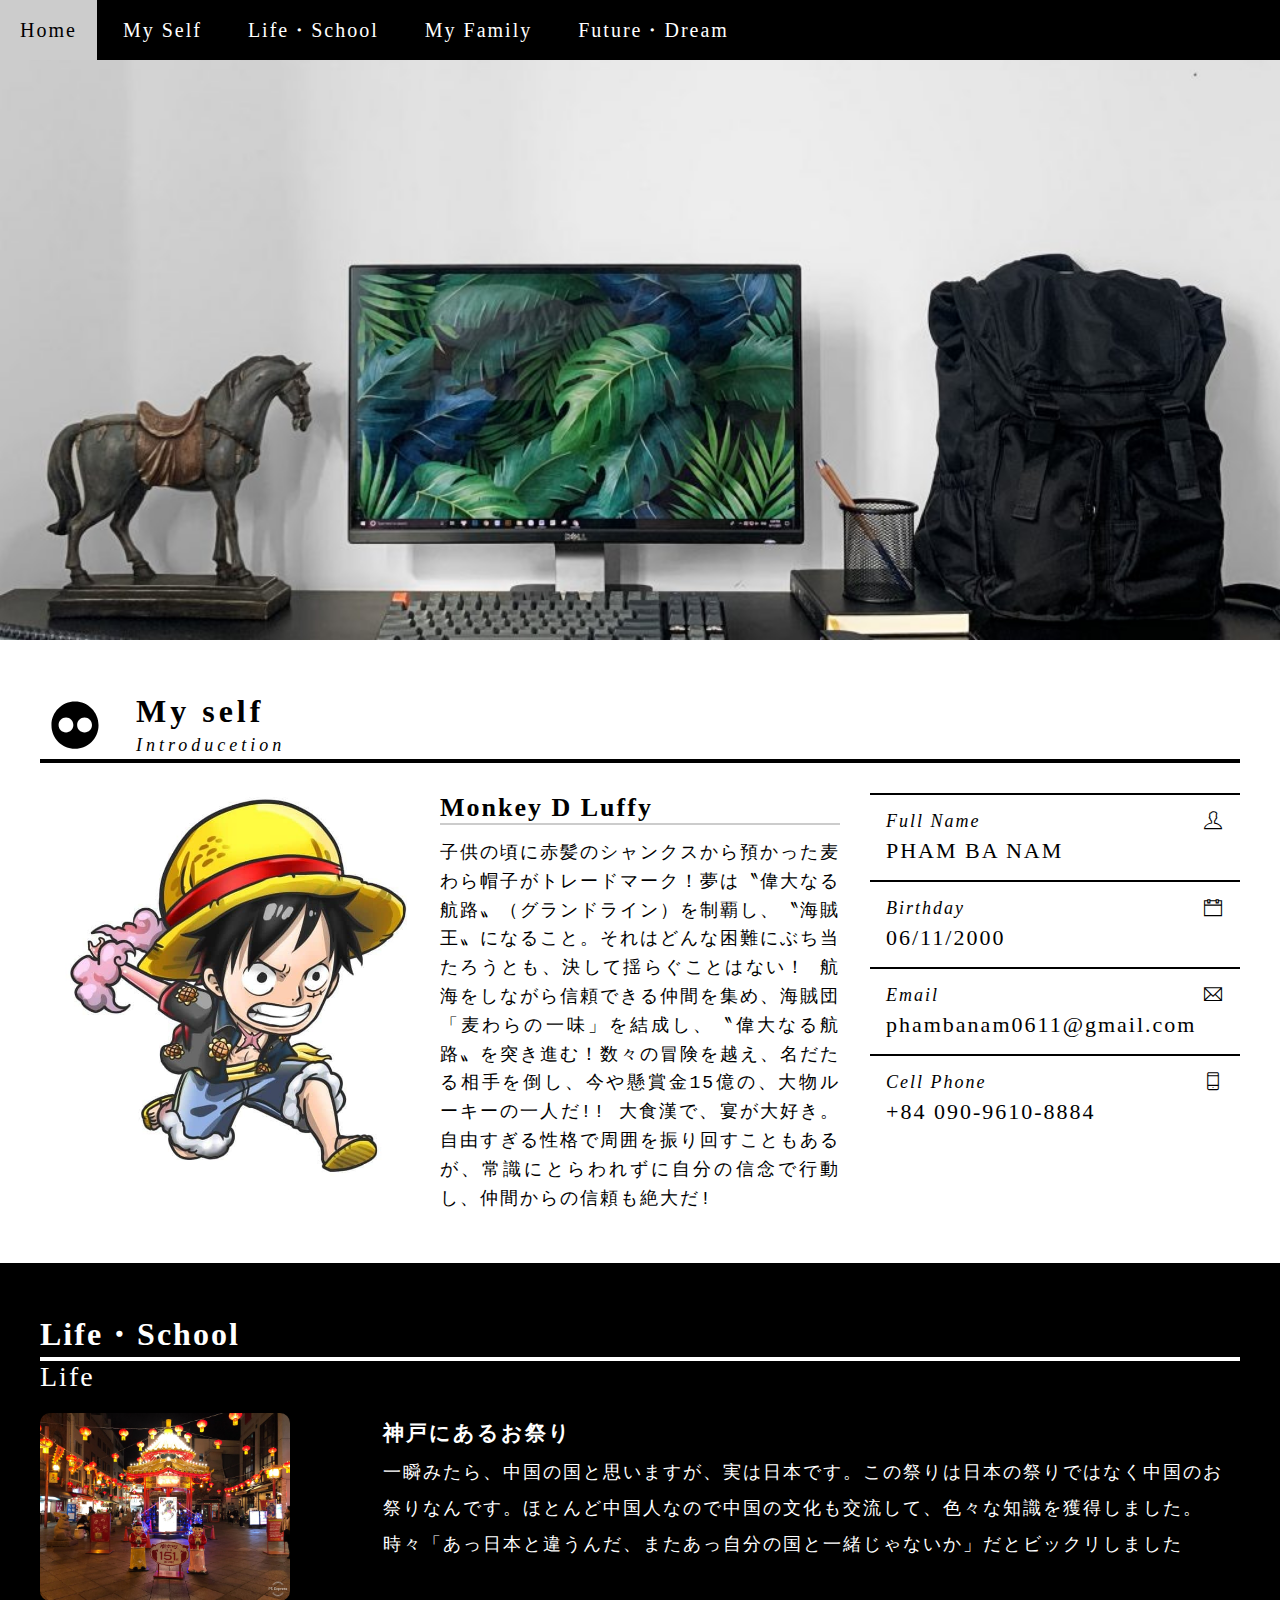
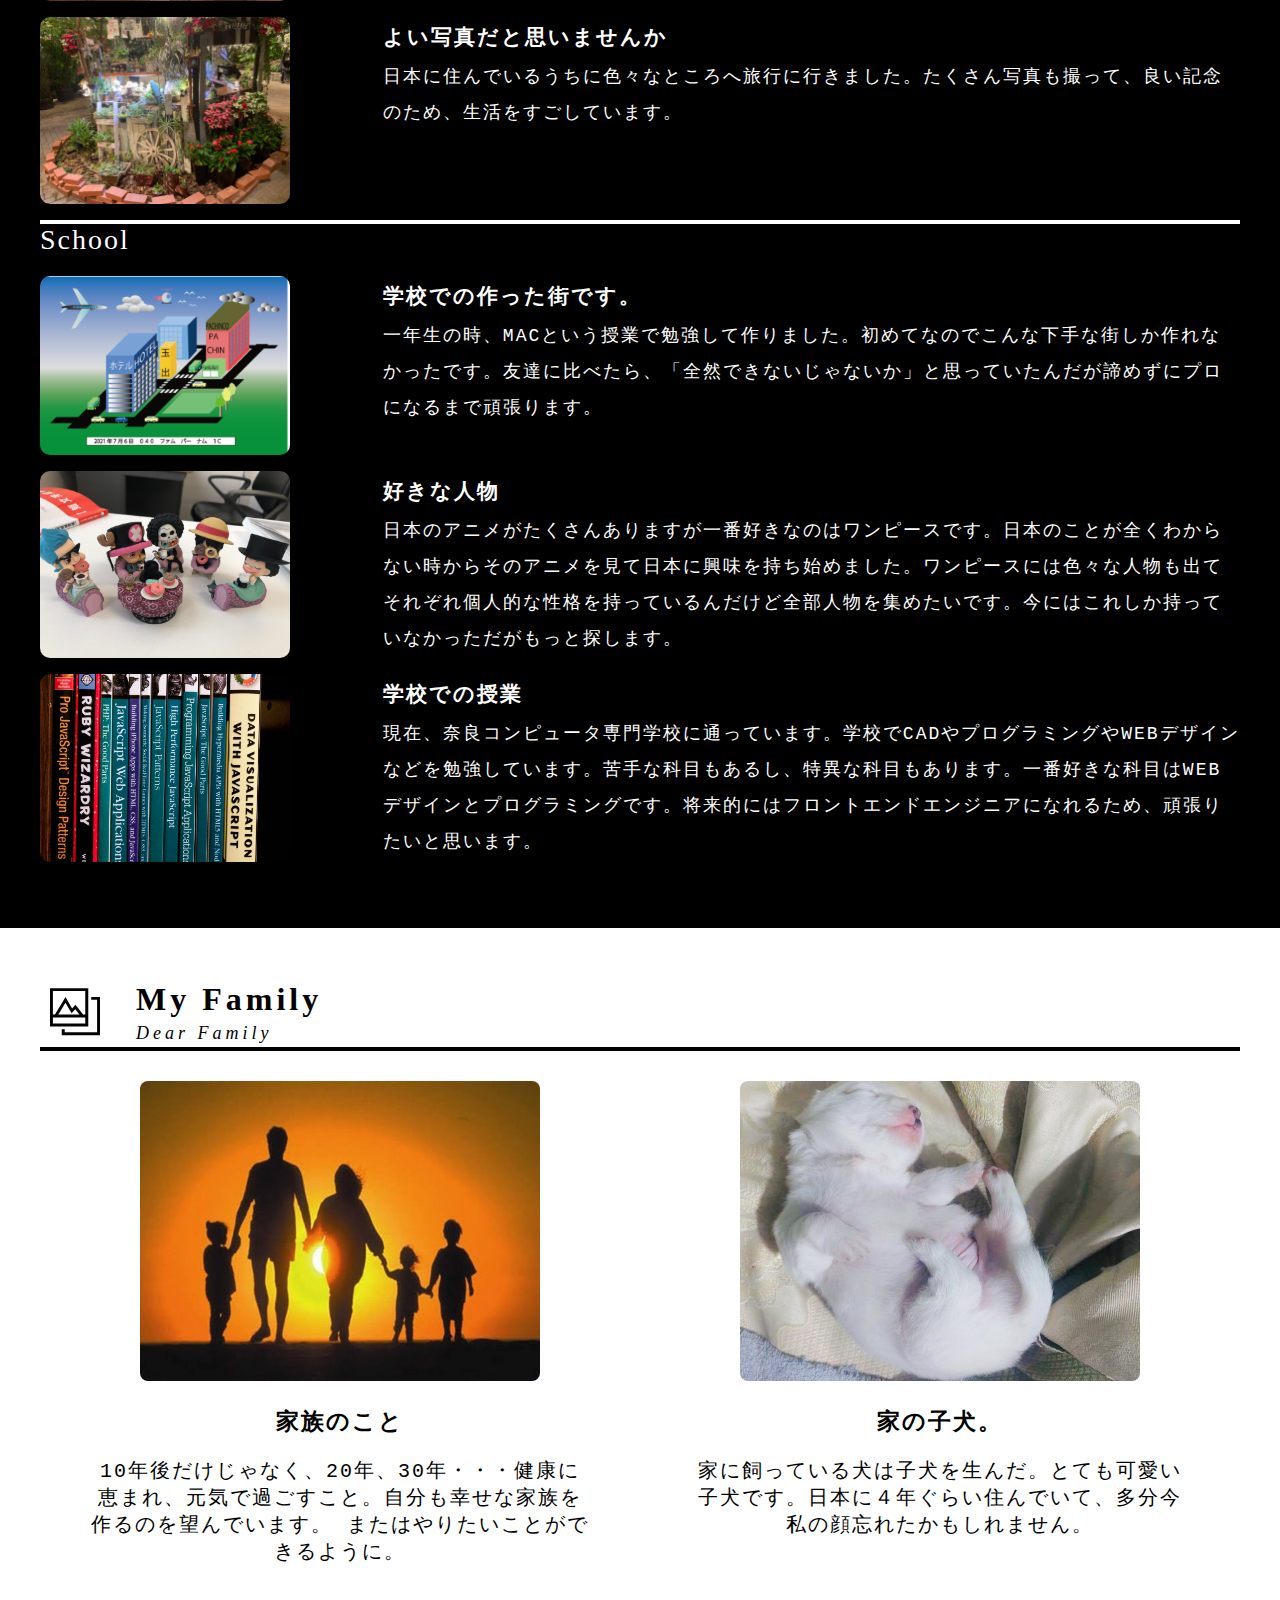
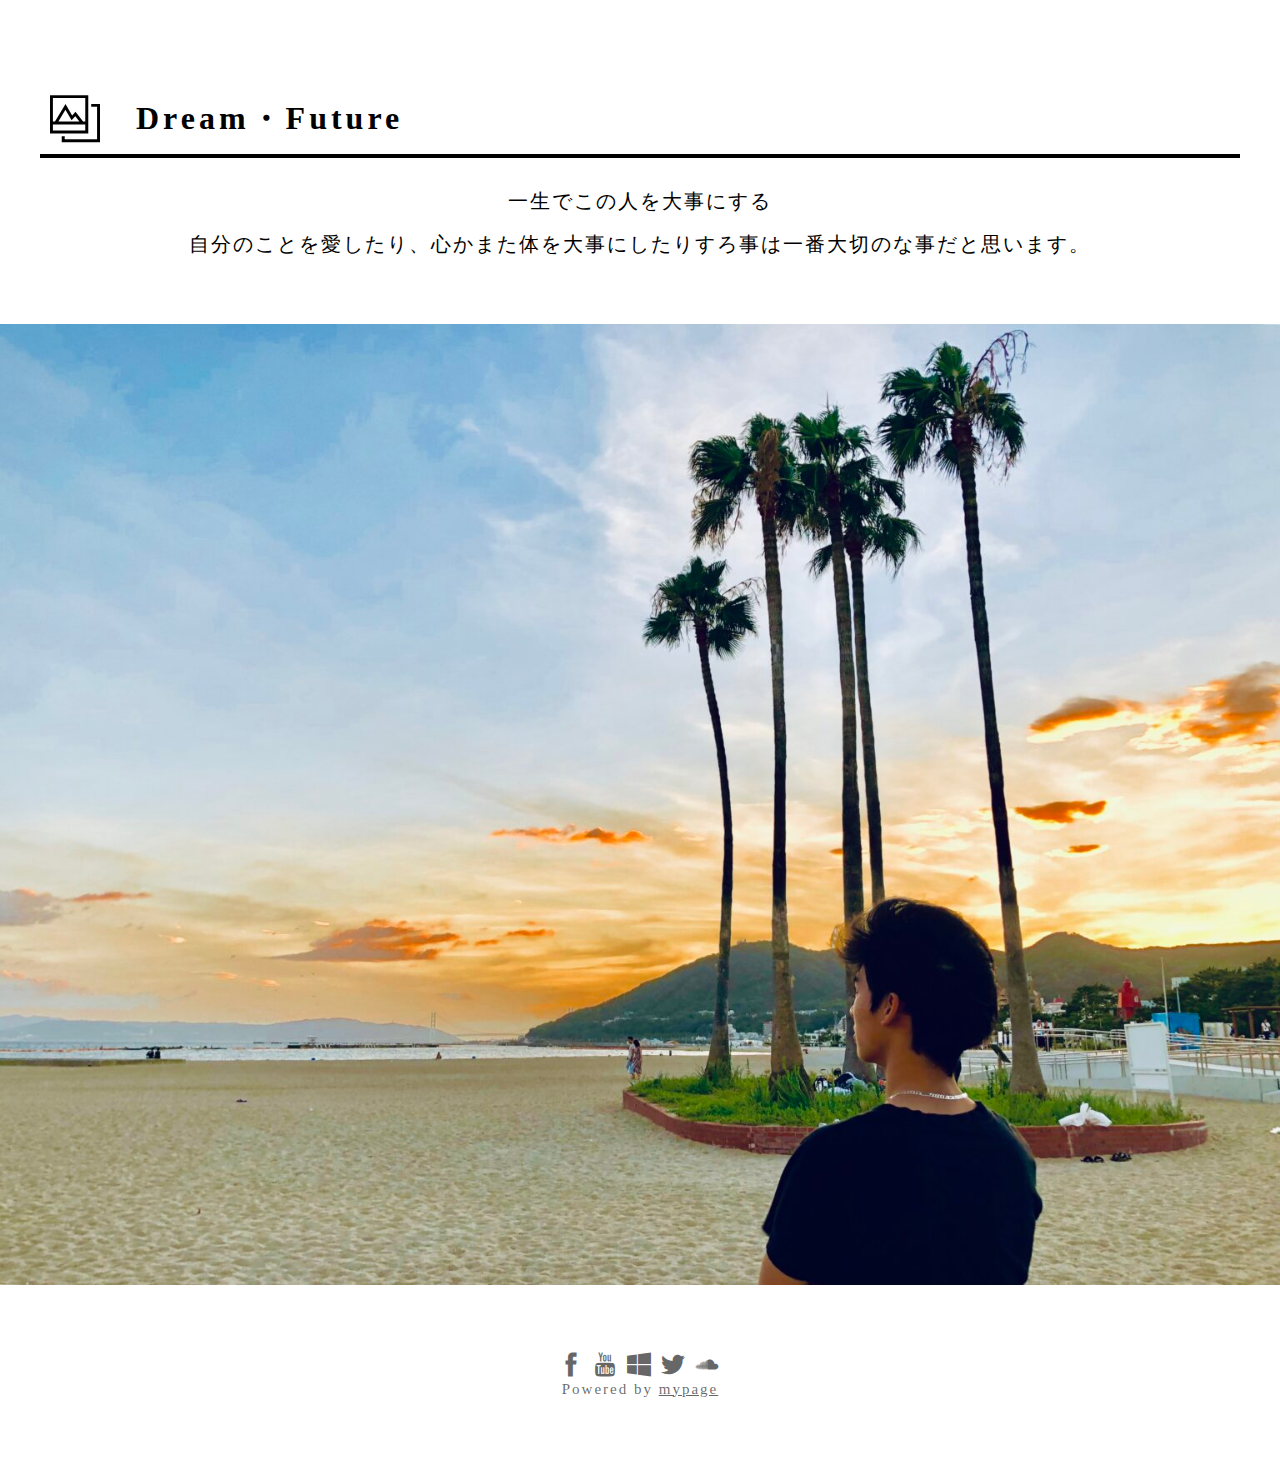
==== index.html @ 96546061 "Your commit message" ====
<!DOCTYPE html>
<html lang="en">
<head>
    <meta charset="UTF-8">
    <meta http-equiv="X-UA-Compatible" content="IE=edge">
    <meta name="viewport" content="width=device-width, initial-scale=1.0">
    <link rel="stylesheet" href="./Assets/Css/style.css">
    <link rel="stylesheet" href="./Assets/Css/responsive.css">
    <link rel="stylesheet" href="./Assets/font/themify-icons/themify-icons.css">
    <title>Document</title>
</head>
<body>
    <div id="main">
        <!-- header -->
        <div id="header">
            <div id="nav">
                <ul>
                    <li><a href="#">Home</a></li>
                    <li><a href="#my-self">My Self</a></li>
                    <li><a href="#life-school">Life・School</a></li>
                    <li><a href="#my-family">My Family</a></li>
                    <li><a href="#dream">Future・Dream</a></li>
                </ul>
                <!-- Mobile menu -->
                <div id="mobile-menu" class="mobile-menu-btn">
                    <i class="ti-menu-alt"></i>
                </div>
            </div>
        </div>
        <!-- siler -->
        <div id="siler">
        </div>
        <!-- Content -->
        <div id="content">
            <!-- My self -->
            <div id="my-self" class="content-section row ">
                <div class="section__about">
                    <div class="about__icon">
                        <i class="ti-flickr-alt"></i>
                    </div>
                    <div class="about__body">
                        <h2 class="body__title">My self</h2>
                        <p class="body__msg">Introducetion</p>
                    </div>
                </div>
                <div class="section__body">
                    <div class="col col-third body__img mobile-info">
                        <img src="./Assets/Images/Hinh-One-Piece-Luffy-Cute-ngau-an-tuong.jpg" alt="">
                    </div>
                    <div class="col col-third body__introduce mobile-info">
                        <h3 class="text-about">Monkey D Luffy</h3>
                        <p class="sub-text-about font-family-japan contact-form ">子供の頃に赤髪のシャンクスから預かった麦わら帽子がトレードマーク！夢は〝偉大なる航路〟（グランドライン）を制覇し、〝海賊王〟になること。それはどんな困難にぶち当たろうとも、決して揺らぐことはない！
    
                                航海をしながら信頼できる仲間を集め、海賊団「麦わらの一味」を結成し、〝偉大なる航路〟を突き進む！数々の冒険を越え、名だたる相手を倒し、今や懸賞金15億の、大物ルーキーの一人だ!!
                                
                                大食漢で、宴が大好き。自由すぎる性格で周囲を振り回すこともあるが、常識にとらわれずに自分の信念で行動し、仲間からの信頼も絶大だ!</p>
                    </div>
                    <div class="col col-third body__info mobile-info">
                        <ul>
                            <li class="list-info">
                                <div class="info__title">
                                    <p>Full Name</p>
                                    <i class="ti-user info-icon"></i>
                                </div>
                                <p class="info__per" >PHAM BA NAM</p>
                            </li>
                            <li class="list-info">
                                <div class="info__title">
                                    <p>Birthday</p>
                                    <i class="ti-calendar info-icon"></i>
                                </div>
                                <p class="info__per" >06/11/2000</p>
                            </li>
                            <li class="list-info">
                                <div class="info__title">
                                    <p>Email</p>
                                    <i class="ti-email info-icon"></i>
                                </div>
                                <a class="info__per" href="">phambanam0611@gmail.com</a>
                            </li>
                            <li class="list-info">
                                <div class="info__title">
                                    <p>Cell Phone</p>
                                    <i class="ti-mobile info-icon"></i>
                                </div>
                                <a class="info__per" href="">+84 090-9610-8884</a>
                            </li>
                        </ul>
                    </div>
                </div>
            </div>
            <!-- life・School -->
            <div id="life-school" class="life-school row text-wight">
                <div class="content-section">
                    <h2 class="life-school__title">Life・School</h2>
                    <!-- Life -->
                    <div class="life-school__heading">Life</div>
                    <div class="life-school__body">
                        <div class="life-school__body-img">
                            <img src="./Assets/Images/Life-school/Life/Life1.jpeg" alt="">
                        </div>
                        <div class="life-school__body-about font-family-japan">
                            <h3 class="about__heading text-center-mobile">神戸にあるお祭り</h3>
                            <p class="about-text contact-form">一瞬みたら、中国の国と思いますが、実は日本です。この祭りは日本の祭りではなく中国のお祭りなんです。ほとんど中国人なので中国の文化も交流して、色々な知識を獲得しました。時々「あっ日本と違うんだ、またあっ自分の国と一緒じゃないか」だとビックリしました</p>
                        </div>
                    </div>
                    <div class="life-school__body">
                        <div class="life-school__body-img">
                            <img src="./Assets/Images/Life-school/Life/Life2.jpeg" alt="">
                        </div>
                        <div class="life-school__body-about font-family-japan">
                            <h3 class="about__heading text-center-mobile">よい写真だと思いませんか</h3>
                            <p class="about-text contact-form">日本に住んでいるうちに色々なところへ旅行に行きました。たくさん写真も撮って、良い記念のため、生活をすごしています。</p>
                        </div>
                    </div>
                    <!-- School -->
                    <div class="life-school__heading">School</div>
                    <div class="life-school__body">
                        <div class="life-school__body-img">
                            <img src="./Assets/Images/Life-school/School/school1.png" alt="">
                        </div>
                        <div class="life-school__body-about font-family-japan">
                            <h3 class="about__heading text-center-mobile">学校での作った街です。</h3>
                            <p class="about-text contact-form">一年生の時、MACという授業で勉強して作りました。初めてなのでこんな下手な街しか作れなかったです。友達に比べたら、「全然できないじゃないか」と思っていたんだが諦めずにプロになるまで頑張ります。</p>
                        </div>
                    </div>
                    <div class="life-school__body">
                        <div class="life-school__body-img">
                            <img src="./Assets/Images/Life-school/School//school2.jpeg" alt="">
                        </div>
                        <div class="life-school__body-about font-family-japan">
                            <h3 class="about__heading text-center-mobile">好きな人物</h3>
                            <p class="about-text contact-form">日本のアニメがたくさんありますが一番好きなのはワンピースです。日本のことが全くわからない時からそのアニメを見て日本に興味を持ち始めました。ワンピースには色々な人物も出てそれぞれ個人的な性格を持っているんだけど全部人物を集めたいです。今にはこれしか持っていなかっただがもっと探します。</p>
                        </div>
                    </div>
                    <div class="life-school__body">
                        <div class="life-school__body-img">
                            <img src="./Assets/Images/Life-school/School//school3.jpeg" alt="">
                        </div>
                        <div class="life-school__body-about font-family-japan">
                            <h3 class="about__heading text-center-mobile">学校での授業</h3>
                            <p class="about-text contact-form">現在、奈良コンピュータ専門学校に通っています。学校でCADやプログラミングやWEBデザインなどを勉強しています。苦手な科目もあるし、特異な科目もあります。一番好きな科目はWEBデザインとプログラミングです。将来的にはフロントエンドエンジニアになれるため、頑張りたいと思います。</p>
                        </div>
                    </div>
                </div>
            </div>
            <!-- My Family -->
            <div  id="my-family" class="content-section row ">
                <div class="section__about">
                    <div class="about__icon">
                        <i class="ti-gallery"></i>
                    </div>
                    <div class="about__body">
                        <h2 class="body__title">My Family</h2>
                        <p class="body__msg">Dear Family</p>
                    </div>
                </div>
                <div class="family-list text-center font-family-japan"> 
                    <div class="col col-half text-center mobile-fa">
                        <img src="./Assets/Images/Family/Family1.jpeg" alt="New York" class="family-img">
                        <div class="family-body">
                            <h3 class="family-heading">家族のこと</h3>
                            <p class="family-desc">10年後だけじゃなく、20年、30年・・・健康に恵まれ、元気で過ごすこと。自分も幸せな家族を作るのを望んでいます。 またはやりたいことができるように。</p>
                        </div>
                    </div>
                    <div class="col col-half text-center mobile-fa">
                        <img src="./Assets/Images/Family/Family2.jpeg" alt="New York" class="family-img">
                        <div class="family-body">
                            <h3 class="family-heading">家の子犬。</h3>
                            <p class="family-desc">家に飼っている犬は子犬を生んだ。とても可愛い子犬です。日本に４年ぐらい住んでいて、多分今私の顔忘れたかもしれません。</p>
                        </div>
                    </div>
                </div>
            </div>
            <!-- Dream・Future -->
            <div class="dream-img">
                <div id="dream" class="content-section">
                    <div class="section__about">
                        <div class="about__icon">
                            <i class="ti-gallery"></i>
                        </div>
                        <div class="about__body">
                            <h2 class="body__title">Dream・Future</h2>
                    </div>
                </div>
                <div class="dream-body text-center font-family-japan">
                    <p class="dream__msg">一生でこの人を大事にする</p>
                    <p class="dream-desc">自分のことを愛したり、心かまた体を大事にしたりすろ事は一番大切のな事だと思います。</p>
                </div>
            </div>
            <img src="./Assets/Images/Dream/Dream3.jpeg" alt="">
        </div>

        <!-- footer -->
        <div id="fooder">
            <div class="socials-list">
                <a href="https://www.facebook.com/phambanam06112000/"><i class="ti-facebook"></i></a>
                <a href=""><i class="ti-youtube"></i></a>
                <a href=""><i class="ti-microsoft-alt"></i></a>
                <a href=""><i class="ti-twitter-alt "></i></a>
                <a href=""><i class="ti-soundcloud"></i></a>
            </div>

            <p class="copyright">Powered by <a href="">mypage</a></p>
        </div>
    </div>
    <script>
        var header = document.getElementById('header')
        var mobileMenu = document.getElementById('mobile-menu')
        var headerHeight = header.clientHeight;

        /*Dong mo menu*/
        mobileMenu.onclick = function() {
            var isClosed = header.clientHeight === headerHeight
            if (isClosed) {
                header.style.height = 'auto';    
            } else {
                header.style.height = null;
            }
        }
        /*Tu dong dong khi chon menu*/
        var menuItems = document.querySelectorAll('#nav li a[href*="#"]')
        
        for (var i = 0; i < menuItems.length; i++) {
            var menuItem =  menuItems[i]
            
            menuItem.onclick = function() {
                header.style.height = null;
            }
        }
    </script>
</body>
</html>
---- Assets/Css/style.css ----
/* reset css */
* {
    padding: 0;
    margin: 0;
    box-sizing: border-box;
}

html {
    letter-spacing: 2px;
    scroll-behavior: smooth;
    font-family: cursive;
}

.font-family-japan {
    font-family: monospace;
}

/* Common */
.col {
    float: left;
}
.col-full {
    width: 100%;
}
.col-half {
    width: 50%;
}
.col-third {
    width: 33.33333%;
}

.row::after {
    content: "";
    display: block;
    clear: both;
}
.row-half {
    width: 50%;
}
.row-third {
    width: 33.33333%;
}

.pull-right {
    float: right;
}

.text-wight {
    color: #fff; 
}
.text-center {
    text-align: center !important;
}

/* Main */
#main {
}

#header {
    width: 100%;
    height: 60px;
    background-color: #000;
    z-index: 1;
    position: fixed;
    top: 0;
    left: 0;
    right: 0;
    overflow: hidden;
}

#nav ul li {
    display: inline-block;
}


#nav ul {
    display: inline-block;
}

#nav li {
    position: relative;
}

#nav li a {
    line-height: 60px;
    padding: 0 20px;
    text-decoration: none;
    color: #fff;
    font-size: 20px;
    display: inline-block;
}

#nav li:hover a {
    color: #000;
    background-color: #ccc;

}


#siler {
    position: relative;
    padding-top: 50%;
    /* margin-top: 60px; */
    background: url('/Assets/Images/Header-img.jpg') center / cover no-repeat;
}

#content {

}

#content .content-section {
    width: 1200px;
    max-width: 100%;
    margin: 0 90px;
    padding: 50px 0;
    margin-right: auto;
    margin-left: auto;
}

.content-section .section__about {
    display: flex;
    align-items: center;
    margin-bottom: 30px;
    border-bottom: 4px solid;
}
.content-section .about__icon {
    font-size: 50px;
    padding: 10px 10px 0 10px;
    border-radius: 10px;
}

.content-section .about__body {
    padding-left: 24px;
    letter-spacing: 4px;
}
.content-section .body__title {
    font-size: 32px;
}
.content-section .body__msg {
    font-style: italic;
    padding-top: 5px;
    font-size: 18px;
}   

#content .section__body .body__img img {
    width: 100%;
}

#content .text-about {
    font-size: 26px;
    margin-bottom: 14px;
    border-bottom: 2px solid #ccc;
}

#content .sub-text-about {
    font-size: 18px;
    line-height: 1.6;
    text-align: justify;
    
}

#content ul {
    list-style: none;
}

#content li {
    padding: 16px;
    border-top: 2px solid #000;
}

#content li a {
    text-decoration: none;
    color: #000;
}

#content .body__info {
    padding-left: 30px;
}
#content .info__title {
    font-size: 18px;
    font-style: italic;
    margin-bottom: 6px;
    display: flex;
    justify-content: space-between;
}
#content .info__per {
    font-size: 22px;
    letter-spacing: 2px;
}

#content .life-school {
    background-color: #000;
}
#content .life-school__title {
    font-size: 32px;
    
}
#content .life-school .life-school__heading {
    font-size: 28px;
    padding-bottom: 20px;
    border-top: 4px solid #fff;
}
#content .life-school .life-school__body {
    display: flex;
}
#content .life-school .life-school__body-img {
    flex: 1.2;
    margin-bottom: 12px;
}
#content .life-school .life-school__body-img img {
    width: 100%;
    max-width: 250px;
    border-radius: 10px;
}
#content .life-school .life-school__body-about {
    flex: 3;
    line-height: 2;
    font-size: 18px;
}

#content .family-img {
    width: 400px;
    max-width: 100%;
    height: 300px;
    border-radius: 8px;
}

#content .family-body {
    font-size: 20px;
    padding-top: 20px;
}

#content .family-desc {
    padding: 20px 50px;
    letter-spacing: 2px;
}
#content .dream-body {
    font-size: 20px;
    letter-spacing: 2px;
}

#content .dream-desc {
    padding: 16px 0;
}   


#content .dream-img img{
    max-width: 100%;
}

#fooder {
    padding: 64px 16px;
    text-align: center;
}
#fooder .socials-list {
    font-size: 24px;
}
#fooder .socials-list a {
    color: rgba(0, 0, 0, 0.6);
    text-decoration: none;
}
#fooder .socials-list a:hover {
    color: rgba(0, 0, 0, 0.3);
}
#fooder .copyright,
#fooder .copyright a {
    font-size: 15px;
    color: rgba(0, 0, 0, 0.6);
}
---- Assets/Css/responsive.css ----
/*PC*/
@media(min-width: 1024px) {

}
/*Table*/
@media(min-width: 740px) and (max-width:1023px) {
    #header {
        
    }
}
/*Mobile*/
@media(max-width: 740px) {
    #nav ul li {
        display: block;
    }
    #nav .mobile-menu-btn {
        float: right;
    }
    #nav .ti-menu-alt {
        color: #fff;
        font-size: 28px;
        line-height: 60px;
        padding: 0 20px;
    }

    #nav .ti-menu-alt:hover {
        padding: 20px;
        color: #000;
        background-color: #ccc;
    }
    .mobile-info {
        width: 100%;
    }
    #content .life-school .life-school__body{
        display: block;
    }
    #content .life-school .life-school__body-img {
        text-align: center;
    }
    .col.col-half.text-center.mobile-fa {
        width: 100%;
    }
    .contact-form {
        padding: 0px 12px 40px 12px;
        margin-bottom: 40px;
    }
    .text-center-mobile {
        text-align: center;
    }
    #content .body__info {
        padding-left: 0;
    }
    #content .content-section {
        padding: 50px 0 0 0;
    }
}
---- Assets/font/themify-icons/themify-icons.css ----
@font-face {
	font-family: 'themify';
	src:url('fonts/themify.eot?-fvbane');
	src:url('fonts/themify.eot?#iefix-fvbane') format('embedded-opentype'),
		url('fonts/themify.woff?-fvbane') format('woff'),
		url('fonts/themify.ttf?-fvbane') format('truetype'),
		url('fonts/themify.svg?-fvbane#themify') format('svg');
	font-weight: normal;
	font-style: normal;
}

[class^="ti-"], [class*=" ti-"] {
	font-family: 'themify';
	speak: none;
	font-style: normal;
	font-weight: normal;
	font-variant: normal;
	text-transform: none;
	line-height: 1;

	/* Better Font Rendering =========== */
	-webkit-font-smoothing: antialiased;
	-moz-osx-font-smoothing: grayscale;
}

.ti-wand:before {
	content: "\e600";
}
.ti-volume:before {
	content: "\e601";
}
.ti-user:before {
	content: "\e602";
}
.ti-unlock:before {
	content: "\e603";
}
.ti-unlink:before {
	content: "\e604";
}
.ti-trash:before {
	content: "\e605";
}
.ti-thought:before {
	content: "\e606";
}
.ti-target:before {
	content: "\e607";
}
.ti-tag:before {
	content: "\e608";
}
.ti-tablet:before {
	content: "\e609";
}
.ti-star:before {
	content: "\e60a";
}
.ti-spray:before {
	content: "\e60b";
}
.ti-signal:before {
	content: "\e60c";
}
.ti-shopping-cart:before {
	content: "\e60d";
}
.ti-shopping-cart-full:before {
	content: "\e60e";
}
.ti-settings:before {
	content: "\e60f";
}
.ti-search:before {
	content: "\e610";
}
.ti-zoom-in:before {
	content: "\e611";
}
.ti-zoom-out:before {
	content: "\e612";
}
.ti-cut:before {
	content: "\e613";
}
.ti-ruler:before {
	content: "\e614";
}
.ti-ruler-pencil:before {
	content: "\e615";
}
.ti-ruler-alt:before {
	content: "\e616";
}
.ti-bookmark:before {
	content: "\e617";
}
.ti-bookmark-alt:before {
	content: "\e618";
}
.ti-reload:before {
	content: "\e619";
}
.ti-plus:before {
	content: "\e61a";
}
.ti-pin:before {
	content: "\e61b";
}
.ti-pencil:before {
	content: "\e61c";
}
.ti-pencil-alt:before {
	content: "\e61d";
}
.ti-paint-roller:before {
	content: "\e61e";
}
.ti-paint-bucket:before {
	content: "\e61f";
}
.ti-na:before {
	content: "\e620";
}
.ti-mobile:before {
	content: "\e621";
}
.ti-minus:before {
	content: "\e622";
}
.ti-medall:before {
	content: "\e623";
}
.ti-medall-alt:before {
	content: "\e624";
}
.ti-marker:before {
	content: "\e625";
}
.ti-marker-alt:before {
	content: "\e626";
}
.ti-arrow-up:before {
	content: "\e627";
}
.ti-arrow-right:before {
	content: "\e628";
}
.ti-arrow-left:before {
	content: "\e629";
}
.ti-arrow-down:before {
	content: "\e62a";
}
.ti-lock:before {
	content: "\e62b";
}
.ti-location-arrow:before {
	content: "\e62c";
}
.ti-link:before {
	content: "\e62d";
}
.ti-layout:before {
	content: "\e62e";
}
.ti-layers:before {
	content: "\e62f";
}
.ti-layers-alt:before {
	content: "\e630";
}
.ti-key:before {
	content: "\e631";
}
.ti-import:before {
	content: "\e632";
}
.ti-image:before {
	content: "\e633";
}
.ti-heart:before {
	content: "\e634";
}
.ti-heart-broken:before {
	content: "\e635";
}
.ti-hand-stop:before {
	content: "\e636";
}
.ti-hand-open:before {
	content: "\e637";
}
.ti-hand-drag:before {
	content: "\e638";
}
.ti-folder:before {
	content: "\e639";
}
.ti-flag:before {
	content: "\e63a";
}
.ti-flag-alt:before {
	content: "\e63b";
}
.ti-flag-alt-2:before {
	content: "\e63c";
}
.ti-eye:before {
	content: "\e63d";
}
.ti-export:before {
	content: "\e63e";
}
.ti-exchange-vertical:before {
	content: "\e63f";
}
.ti-desktop:before {
	content: "\e640";
}
.ti-cup:before {
	content: "\e641";
}
.ti-crown:before {
	content: "\e642";
}
.ti-comments:before {
	content: "\e643";
}
.ti-comment:before {
	content: "\e644";
}
.ti-comment-alt:before {
	content: "\e645";
}
.ti-close:before {
	content: "\e646";
}
.ti-clip:before {
	content: "\e647";
}
.ti-angle-up:before {
	content: "\e648";
}
.ti-angle-right:before {
	content: "\e649";
}
.ti-angle-left:before {
	content: "\e64a";
}
.ti-angle-down:before {
	content: "\e64b";
}
.ti-check:before {
	content: "\e64c";
}
.ti-check-box:before {
	content: "\e64d";
}
.ti-camera:before {
	content: "\e64e";
}
.ti-announcement:before {
	content: "\e64f";
}
.ti-brush:before {
	content: "\e650";
}
.ti-briefcase:before {
	content: "\e651";
}
.ti-bolt:before {
	content: "\e652";
}
.ti-bolt-alt:before {
	content: "\e653";
}
.ti-blackboard:before {
	content: "\e654";
}
.ti-bag:before {
	content: "\e655";
}
.ti-move:before {
	content: "\e656";
}
.ti-arrows-vertical:before {
	content: "\e657";
}
.ti-arrows-horizontal:before {
	content: "\e658";
}
.ti-fullscreen:before {
	content: "\e659";
}
.ti-arrow-top-right:before {
	content: "\e65a";
}
.ti-arrow-top-left:before {
	content: "\e65b";
}
.ti-arrow-circle-up:before {
	content: "\e65c";
}
.ti-arrow-circle-right:before {
	content: "\e65d";
}
.ti-arrow-circle-left:before {
	content: "\e65e";
}
.ti-arrow-circle-down:before {
	content: "\e65f";
}
.ti-angle-double-up:before {
	content: "\e660";
}
.ti-angle-double-right:before {
	content: "\e661";
}
.ti-angle-double-left:before {
	content: "\e662";
}
.ti-angle-double-down:before {
	content: "\e663";
}
.ti-zip:before {
	content: "\e664";
}
.ti-world:before {
	content: "\e665";
}
.ti-wheelchair:before {
	content: "\e666";
}
.ti-view-list:before {
	content: "\e667";
}
.ti-view-list-alt:before {
	content: "\e668";
}
.ti-view-grid:before {
	content: "\e669";
}
.ti-uppercase:before {
	content: "\e66a";
}
.ti-upload:before {
	content: "\e66b";
}
.ti-underline:before {
	content: "\e66c";
}
.ti-truck:before {
	content: "\e66d";
}
.ti-timer:before {
	content: "\e66e";
}
.ti-ticket:before {
	content: "\e66f";
}
.ti-thumb-up:before {
	content: "\e670";
}
.ti-thumb-down:before {
	content: "\e671";
}
.ti-text:before {
	content: "\e672";
}
.ti-stats-up:before {
	content: "\e673";
}
.ti-stats-down:before {
	content: "\e674";
}
.ti-split-v:before {
	content: "\e675";
}
.ti-split-h:before {
	content: "\e676";
}
.ti-smallcap:before {
	content: "\e677";
}
.ti-shine:before {
	content: "\e678";
}
.ti-shift-right:before {
	content: "\e679";
}
.ti-shift-left:before {
	content: "\e67a";
}
.ti-shield:before {
	content: "\e67b";
}
.ti-notepad:before {
	content: "\e67c";
}
.ti-server:before {
	content: "\e67d";
}
.ti-quote-right:before {
	content: "\e67e";
}
.ti-quote-left:before {
	content: "\e67f";
}
.ti-pulse:before {
	content: "\e680";
}
.ti-printer:before {
	content: "\e681";
}
.ti-power-off:before {
	content: "\e682";
}
.ti-plug:before {
	content: "\e683";
}
.ti-pie-chart:before {
	content: "\e684";
}
.ti-paragraph:before {
	content: "\e685";
}
.ti-panel:before {
	content: "\e686";
}
.ti-package:before {
	content: "\e687";
}
.ti-music:before {
	content: "\e688";
}
.ti-music-alt:before {
	content: "\e689";
}
.ti-mouse:before {
	content: "\e68a";
}
.ti-mouse-alt:before {
	content: "\e68b";
}
.ti-money:before {
	content: "\e68c";
}
.ti-microphone:before {
	content: "\e68d";
}
.ti-menu:before {
	content: "\e68e";
}
.ti-menu-alt:before {
	content: "\e68f";
}
.ti-map:before {
	content: "\e690";
}
.ti-map-alt:before {
	content: "\e691";
}
.ti-loop:before {
	content: "\e692";
}
.ti-location-pin:before {
	content: "\e693";
}
.ti-list:before {
	content: "\e694";
}
.ti-light-bulb:before {
	content: "\e695";
}
.ti-Italic:before {
	content: "\e696";
}
.ti-info:before {
	content: "\e697";
}
.ti-infinite:before {
	content: "\e698";
}
.ti-id-badge:before {
	content: "\e699";
}
.ti-hummer:before {
	content: "\e69a";
}
.ti-home:before {
	content: "\e69b";
}
.ti-help:before {
	content: "\e69c";
}
.ti-headphone:before {
	content: "\e69d";
}
.ti-harddrives:before {
	content: "\e69e";
}
.ti-harddrive:before {
	content: "\e69f";
}
.ti-gift:before {
	content: "\e6a0";
}
.ti-game:before {
	content: "\e6a1";
}
.ti-filter:before {
	content: "\e6a2";
}
.ti-files:before {
	content: "\e6a3";
}
.ti-file:before {
	content: "\e6a4";
}
.ti-eraser:before {
	content: "\e6a5";
}
.ti-envelope:before {
	content: "\e6a6";
}
.ti-download:before {
	content: "\e6a7";
}
.ti-direction:before {
	content: "\e6a8";
}
.ti-direction-alt:before {
	content: "\e6a9";
}
.ti-dashboard:before {
	content: "\e6aa";
}
.ti-control-stop:before {
	content: "\e6ab";
}
.ti-control-shuffle:before {
	content: "\e6ac";
}
.ti-control-play:before {
	content: "\e6ad";
}
.ti-control-pause:before {
	content: "\e6ae";
}
.ti-control-forward:before {
	content: "\e6af";
}
.ti-control-backward:before {
	content: "\e6b0";
}
.ti-cloud:before {
	content: "\e6b1";
}
.ti-cloud-up:before {
	content: "\e6b2";
}
.ti-cloud-down:before {
	content: "\e6b3";
}
.ti-clipboard:before {
	content: "\e6b4";
}
.ti-car:before {
	content: "\e6b5";
}
.ti-calendar:before {
	content: "\e6b6";
}
.ti-book:before {
	content: "\e6b7";
}
.ti-bell:before {
	content: "\e6b8";
}
.ti-basketball:before {
	content: "\e6b9";
}
.ti-bar-chart:before {
	content: "\e6ba";
}
.ti-bar-chart-alt:before {
	content: "\e6bb";
}
.ti-back-right:before {
	content: "\e6bc";
}
.ti-back-left:before {
	content: "\e6bd";
}
.ti-arrows-corner:before {
	content: "\e6be";
}
.ti-archive:before {
	content: "\e6bf";
}
.ti-anchor:before {
	content: "\e6c0";
}
.ti-align-right:before {
	content: "\e6c1";
}
.ti-align-left:before {
	content: "\e6c2";
}
.ti-align-justify:before {
	content: "\e6c3";
}
.ti-align-center:before {
	content: "\e6c4";
}
.ti-alert:before {
	content: "\e6c5";
}
.ti-alarm-clock:before {
	content: "\e6c6";
}
.ti-agenda:before {
	content: "\e6c7";
}
.ti-write:before {
	content: "\e6c8";
}
.ti-window:before {
	content: "\e6c9";
}
.ti-widgetized:before {
	content: "\e6ca";
}
.ti-widget:before {
	content: "\e6cb";
}
.ti-widget-alt:before {
	content: "\e6cc";
}
.ti-wallet:before {
	content: "\e6cd";
}
.ti-video-clapper:before {
	content: "\e6ce";
}
.ti-video-camera:before {
	content: "\e6cf";
}
.ti-vector:before {
	content: "\e6d0";
}
.ti-themify-logo:before {
	content: "\e6d1";
}
.ti-themify-favicon:before {
	content: "\e6d2";
}
.ti-themify-favicon-alt:before {
	content: "\e6d3";
}
.ti-support:before {
	content: "\e6d4";
}
.ti-stamp:before {
	content: "\e6d5";
}
.ti-split-v-alt:before {
	content: "\e6d6";
}
.ti-slice:before {
	content: "\e6d7";
}
.ti-shortcode:before {
	content: "\e6d8";
}
.ti-shift-right-alt:before {
	content: "\e6d9";
}
.ti-shift-left-alt:before {
	content: "\e6da";
}
.ti-ruler-alt-2:before {
	content: "\e6db";
}
.ti-receipt:before {
	content: "\e6dc";
}
.ti-pin2:before {
	content: "\e6dd";
}
.ti-pin-alt:before {
	content: "\e6de";
}
.ti-pencil-alt2:before {
	content: "\e6df";
}
.ti-palette:before {
	content: "\e6e0";
}
.ti-more:before {
	content: "\e6e1";
}
.ti-more-alt:before {
	content: "\e6e2";
}
.ti-microphone-alt:before {
	content: "\e6e3";
}
.ti-magnet:before {
	content: "\e6e4";
}
.ti-line-double:before {
	content: "\e6e5";
}
.ti-line-dotted:before {
	content: "\e6e6";
}
.ti-line-dashed:before {
	content: "\e6e7";
}
.ti-layout-width-full:before {
	content: "\e6e8";
}
.ti-layout-width-default:before {
	content: "\e6e9";
}
.ti-layout-width-default-alt:before {
	content: "\e6ea";
}
.ti-layout-tab:before {
	content: "\e6eb";
}
.ti-layout-tab-window:before {
	content: "\e6ec";
}
.ti-layout-tab-v:before {
	content: "\e6ed";
}
.ti-layout-tab-min:before {
	content: "\e6ee";
}
.ti-layout-slider:before {
	content: "\e6ef";
}
.ti-layout-slider-alt:before {
	content: "\e6f0";
}
.ti-layout-sidebar-right:before {
	content: "\e6f1";
}
.ti-layout-sidebar-none:before {
	content: "\e6f2";
}
.ti-layout-sidebar-left:before {
	content: "\e6f3";
}
.ti-layout-placeholder:before {
	content: "\e6f4";
}
.ti-layout-menu:before {
	content: "\e6f5";
}
.ti-layout-menu-v:before {
	content: "\e6f6";
}
.ti-layout-menu-separated:before {
	content: "\e6f7";
}
.ti-layout-menu-full:before {
	content: "\e6f8";
}
.ti-layout-media-right-alt:before {
	content: "\e6f9";
}
.ti-layout-media-right:before {
	content: "\e6fa";
}
.ti-layout-media-overlay:before {
	content: "\e6fb";
}
.ti-layout-media-overlay-alt:before {
	content: "\e6fc";
}
.ti-layout-media-overlay-alt-2:before {
	content: "\e6fd";
}
.ti-layout-media-left-alt:before {
	content: "\e6fe";
}
.ti-layout-media-left:before {
	content: "\e6ff";
}
.ti-layout-media-center-alt:before {
	content: "\e700";
}
.ti-layout-media-center:before {
	content: "\e701";
}
.ti-layout-list-thumb:before {
	content: "\e702";
}
.ti-layout-list-thumb-alt:before {
	content: "\e703";
}
.ti-layout-list-post:before {
	content: "\e704";
}
.ti-layout-list-large-image:before {
	content: "\e705";
}
.ti-layout-line-solid:before {
	content: "\e706";
}
.ti-layout-grid4:before {
	content: "\e707";
}
.ti-layout-grid3:before {
	content: "\e708";
}
.ti-layout-grid2:before {
	content: "\e709";
}
.ti-layout-grid2-thumb:before {
	content: "\e70a";
}
.ti-layout-cta-right:before {
	content: "\e70b";
}
.ti-layout-cta-left:before {
	content: "\e70c";
}
.ti-layout-cta-center:before {
	content: "\e70d";
}
.ti-layout-cta-btn-right:before {
	content: "\e70e";
}
.ti-layout-cta-btn-left:before {
	content: "\e70f";
}
.ti-layout-column4:before {
	content: "\e710";
}
.ti-layout-column3:before {
	content: "\e711";
}
.ti-layout-column2:before {
	content: "\e712";
}
.ti-layout-accordion-separated:before {
	content: "\e713";
}
.ti-layout-accordion-merged:before {
	content: "\e714";
}
.ti-layout-accordion-list:before {
	content: "\e715";
}
.ti-ink-pen:before {
	content: "\e716";
}
.ti-info-alt:before {
	content: "\e717";
}
.ti-help-alt:before {
	content: "\e718";
}
.ti-headphone-alt:before {
	content: "\e719";
}
.ti-hand-point-up:before {
	content: "\e71a";
}
.ti-hand-point-right:before {
	content: "\e71b";
}
.ti-hand-point-left:before {
	content: "\e71c";
}
.ti-hand-point-down:before {
	content: "\e71d";
}
.ti-gallery:before {
	content: "\e71e";
}
.ti-face-smile:before {
	content: "\e71f";
}
.ti-face-sad:before {
	content: "\e720";
}
.ti-credit-card:before {
	content: "\e721";
}
.ti-control-skip-forward:before {
	content: "\e722";
}
.ti-control-skip-backward:before {
	content: "\e723";
}
.ti-control-record:before {
	content: "\e724";
}
.ti-control-eject:before {
	content: "\e725";
}
.ti-comments-smiley:before {
	content: "\e726";
}
.ti-brush-alt:before {
	content: "\e727";
}
.ti-youtube:before {
	content: "\e728";
}
.ti-vimeo:before {
	content: "\e729";
}
.ti-twitter:before {
	content: "\e72a";
}
.ti-time:before {
	content: "\e72b";
}
.ti-tumblr:before {
	content: "\e72c";
}
.ti-skype:before {
	content: "\e72d";
}
.ti-share:before {
	content: "\e72e";
}
.ti-share-alt:before {
	content: "\e72f";
}
.ti-rocket:before {
	content: "\e730";
}
.ti-pinterest:before {
	content: "\e731";
}
.ti-new-window:before {
	content: "\e732";
}
.ti-microsoft:before {
	content: "\e733";
}
.ti-list-ol:before {
	content: "\e734";
}
.ti-linkedin:before {
	content: "\e735";
}
.ti-layout-sidebar-2:before {
	content: "\e736";
}
.ti-layout-grid4-alt:before {
	content: "\e737";
}
.ti-layout-grid3-alt:before {
	content: "\e738";
}
.ti-layout-grid2-alt:before {
	content: "\e739";
}
.ti-layout-column4-alt:before {
	content: "\e73a";
}
.ti-layout-column3-alt:before {
	content: "\e73b";
}
.ti-layout-column2-alt:before {
	content: "\e73c";
}
.ti-instagram:before {
	content: "\e73d";
}
.ti-google:before {
	content: "\e73e";
}
.ti-github:before {
	content: "\e73f";
}
.ti-flickr:before {
	content: "\e740";
}
.ti-facebook:before {
	content: "\e741";
}
.ti-dropbox:before {
	content: "\e742";
}
.ti-dribbble:before {
	content: "\e743";
}
.ti-apple:before {
	content: "\e744";
}
.ti-android:before {
	content: "\e745";
}
.ti-save:before {
	content: "\e746";
}
.ti-save-alt:before {
	content: "\e747";
}
.ti-yahoo:before {
	content: "\e748";
}
.ti-wordpress:before {
	content: "\e749";
}
.ti-vimeo-alt:before {
	content: "\e74a";
}
.ti-twitter-alt:before {
	content: "\e74b";
}
.ti-tumblr-alt:before {
	content: "\e74c";
}
.ti-trello:before {
	content: "\e74d";
}
.ti-stack-overflow:before {
	content: "\e74e";
}
.ti-soundcloud:before {
	content: "\e74f";
}
.ti-sharethis:before {
	content: "\e750";
}
.ti-sharethis-alt:before {
	content: "\e751";
}
.ti-reddit:before {
	content: "\e752";
}
.ti-pinterest-alt:before {
	content: "\e753";
}
.ti-microsoft-alt:before {
	content: "\e754";
}
.ti-linux:before {
	content: "\e755";
}
.ti-jsfiddle:before {
	content: "\e756";
}
.ti-joomla:before {
	content: "\e757";
}
.ti-html5:before {
	content: "\e758";
}
.ti-flickr-alt:before {
	content: "\e759";
}
.ti-email:before {
	content: "\e75a";
}
.ti-drupal:before {
	content: "\e75b";
}
.ti-dropbox-alt:before {
	content: "\e75c";
}
.ti-css3:before {
	content: "\e75d";
}
.ti-rss:before {
	content: "\e75e";
}
.ti-rss-alt:before {
	content: "\e75f";
}
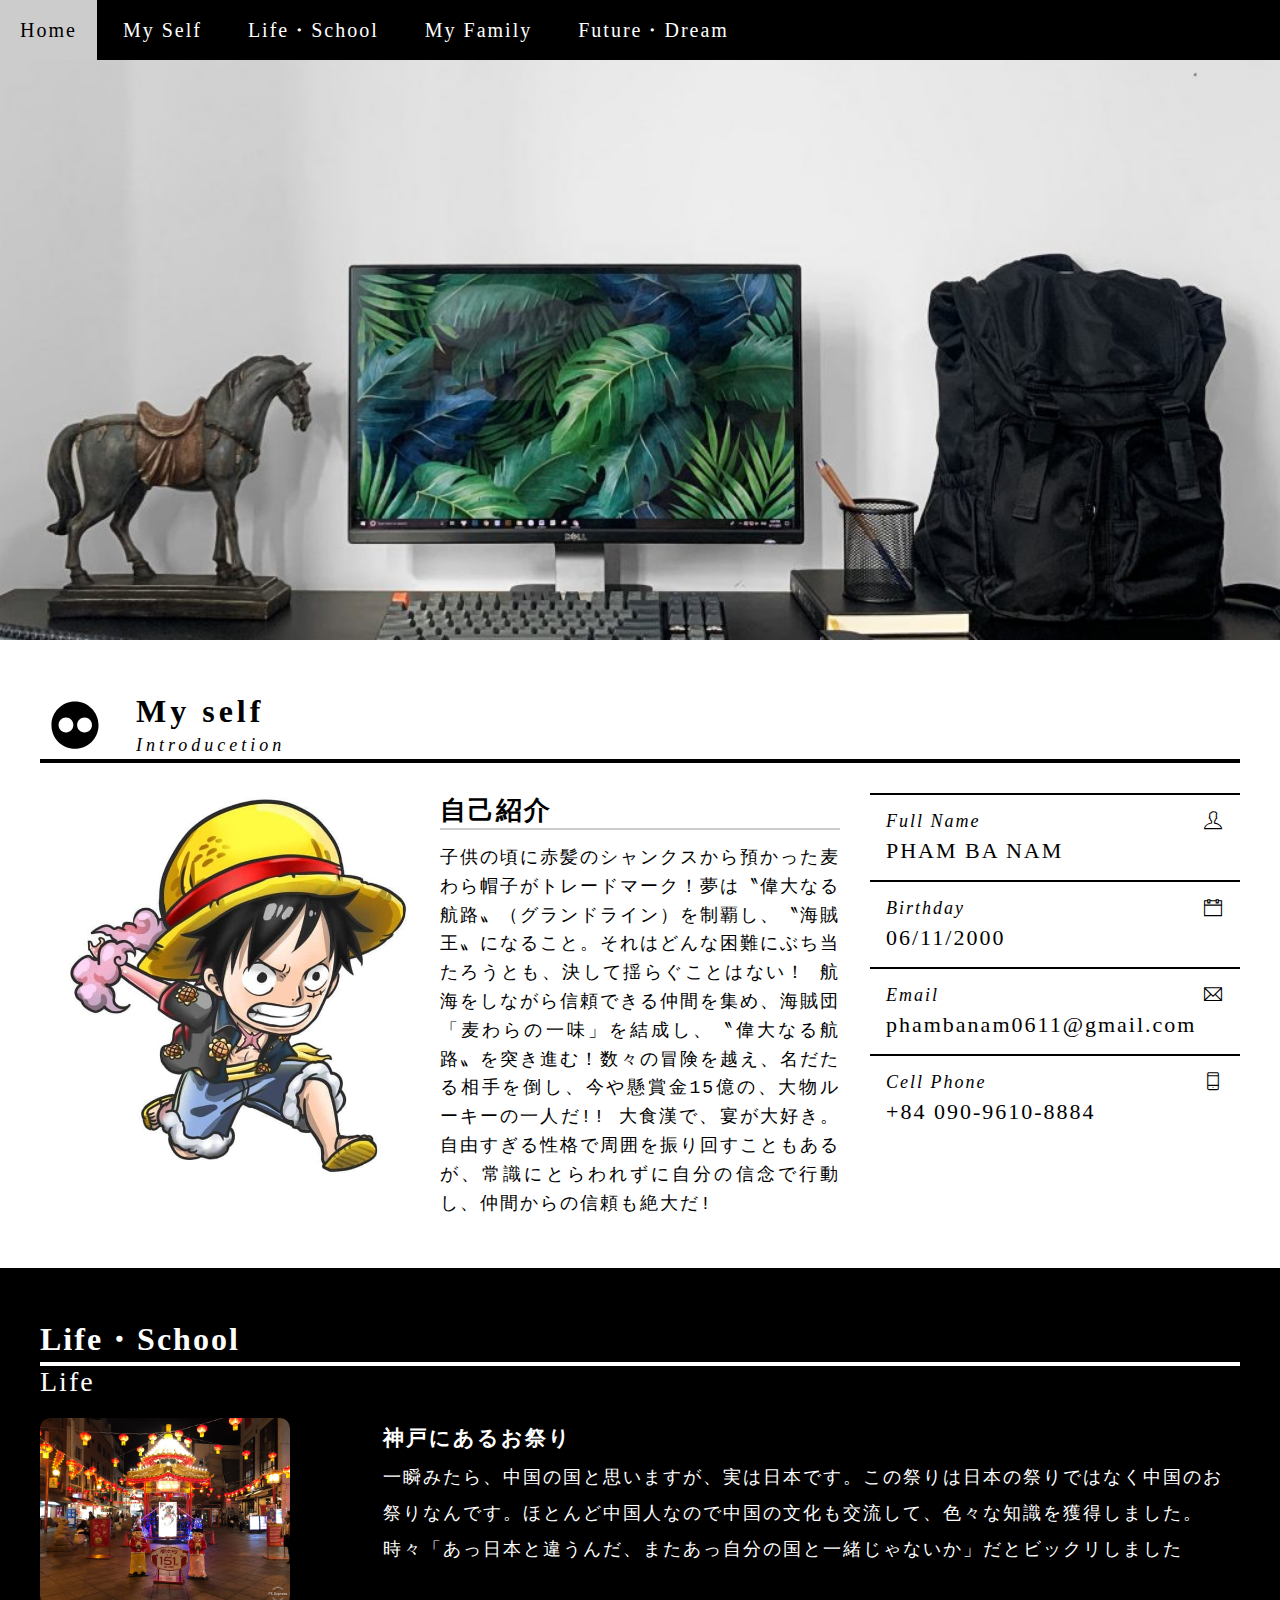
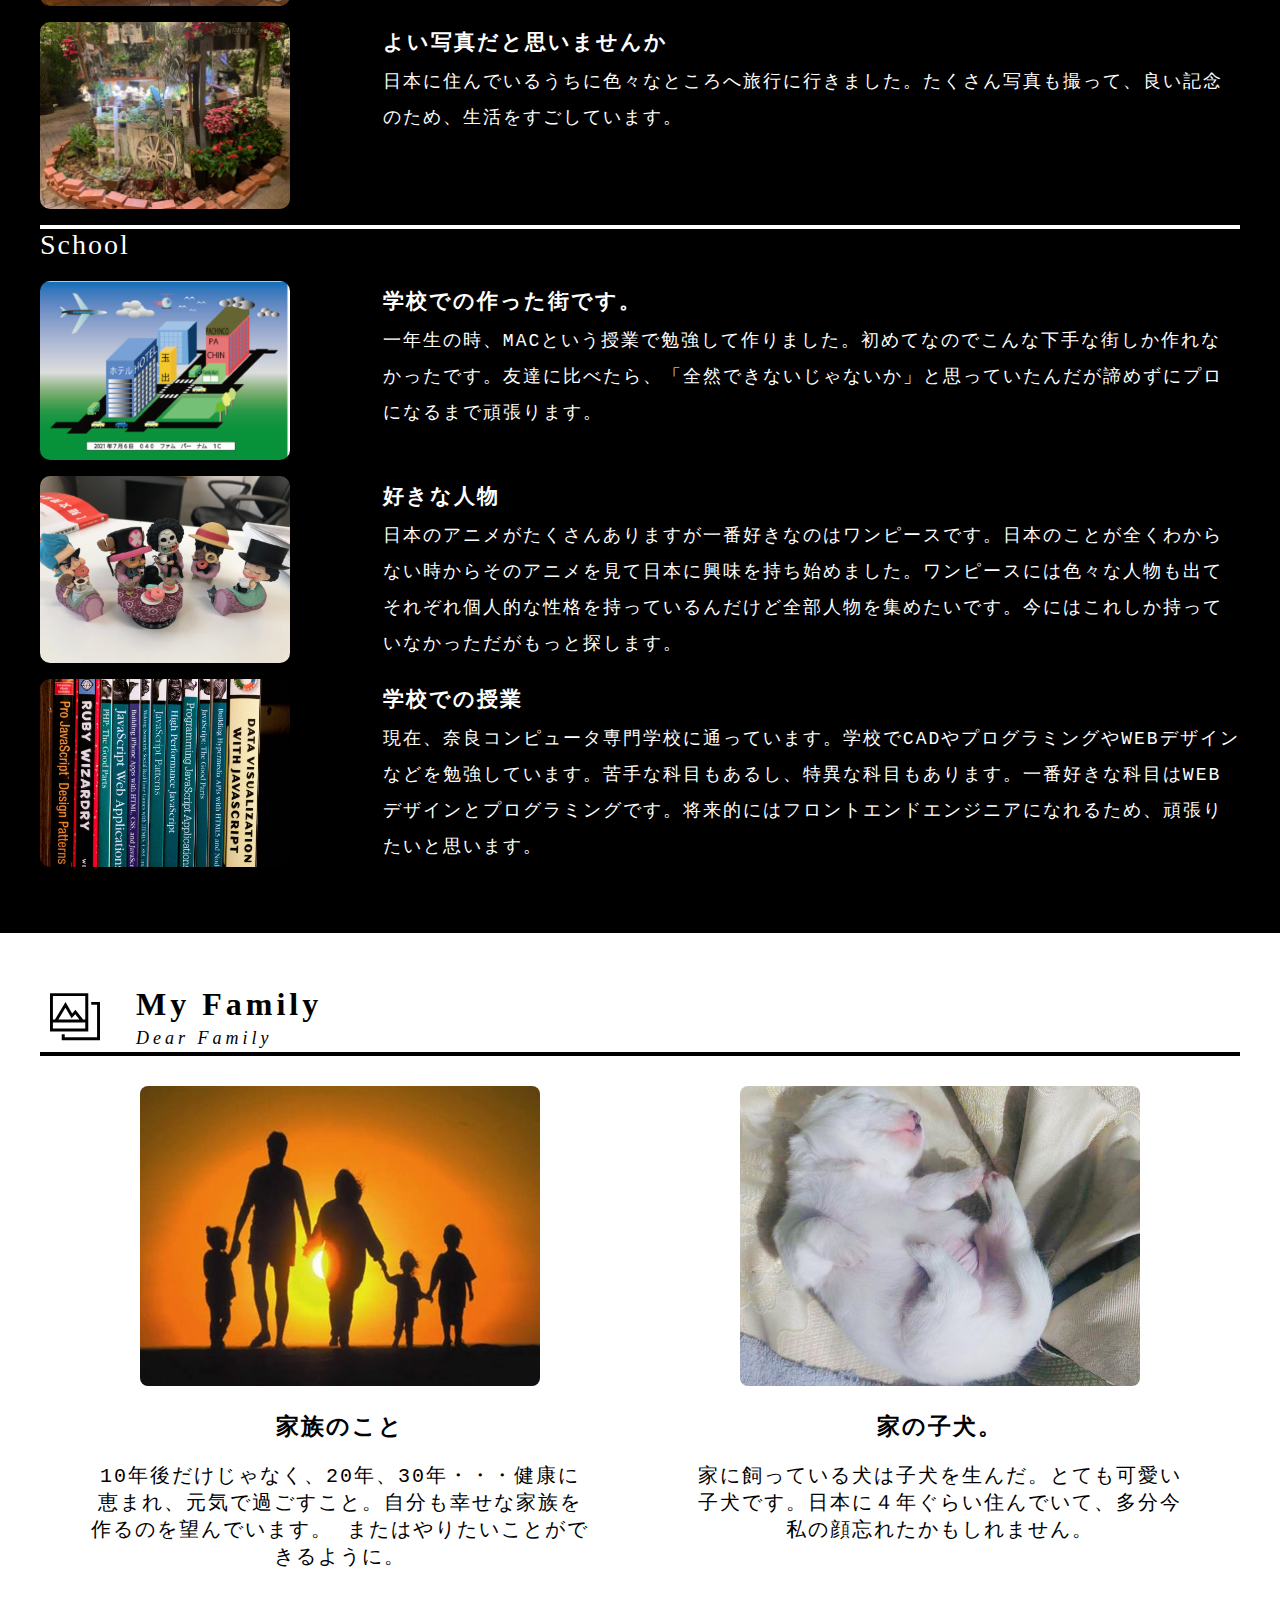
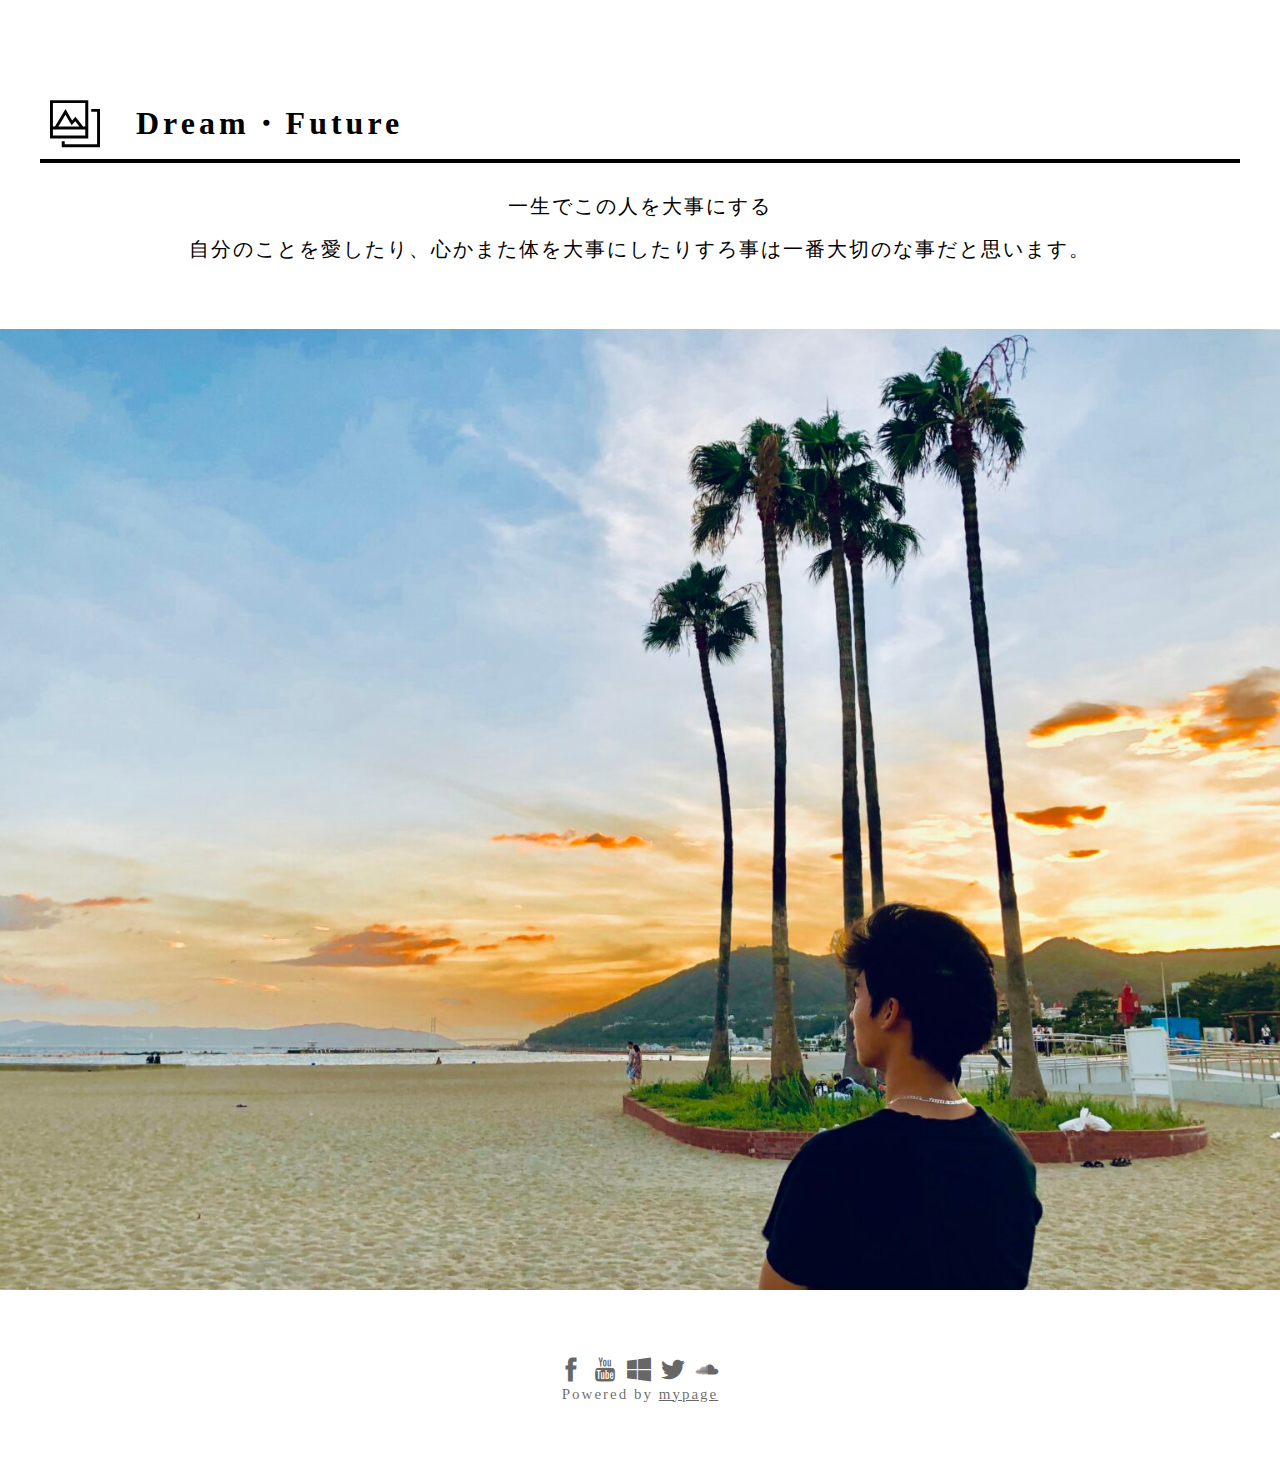
==== commit a141e52f: "Update index.html" ====
--- a/index.html
+++ b/index.html
@@ -48,7 +48,7 @@
                         <img src="./Assets/Images/Hinh-One-Piece-Luffy-Cute-ngau-an-tuong.jpg" alt="">
                     </div>
                     <div class="col col-third body__introduce mobile-info">
-                        <h3 class="text-about">Monkey D Luffy</h3>
+                        <h3 class="text-about">自己紹介</h3>
                         <p class="sub-text-about font-family-japan contact-form ">子供の頃に赤髪のシャンクスから預かった麦わら帽子がトレードマーク！夢は〝偉大なる航路〟（グランドライン）を制覇し、〝海賊王〟になること。それはどんな困難にぶち当たろうとも、決して揺らぐことはない！
     
                                 航海をしながら信頼できる仲間を集め、海賊団「麦わらの一味」を結成し、〝偉大なる航路〟を突き進む！数々の冒険を越え、名だたる相手を倒し、今や懸賞金15億の、大物ルーキーの一人だ!!
@@ -230,4 +230,4 @@
         }
     </script>
 </body>
-</html>+</html>
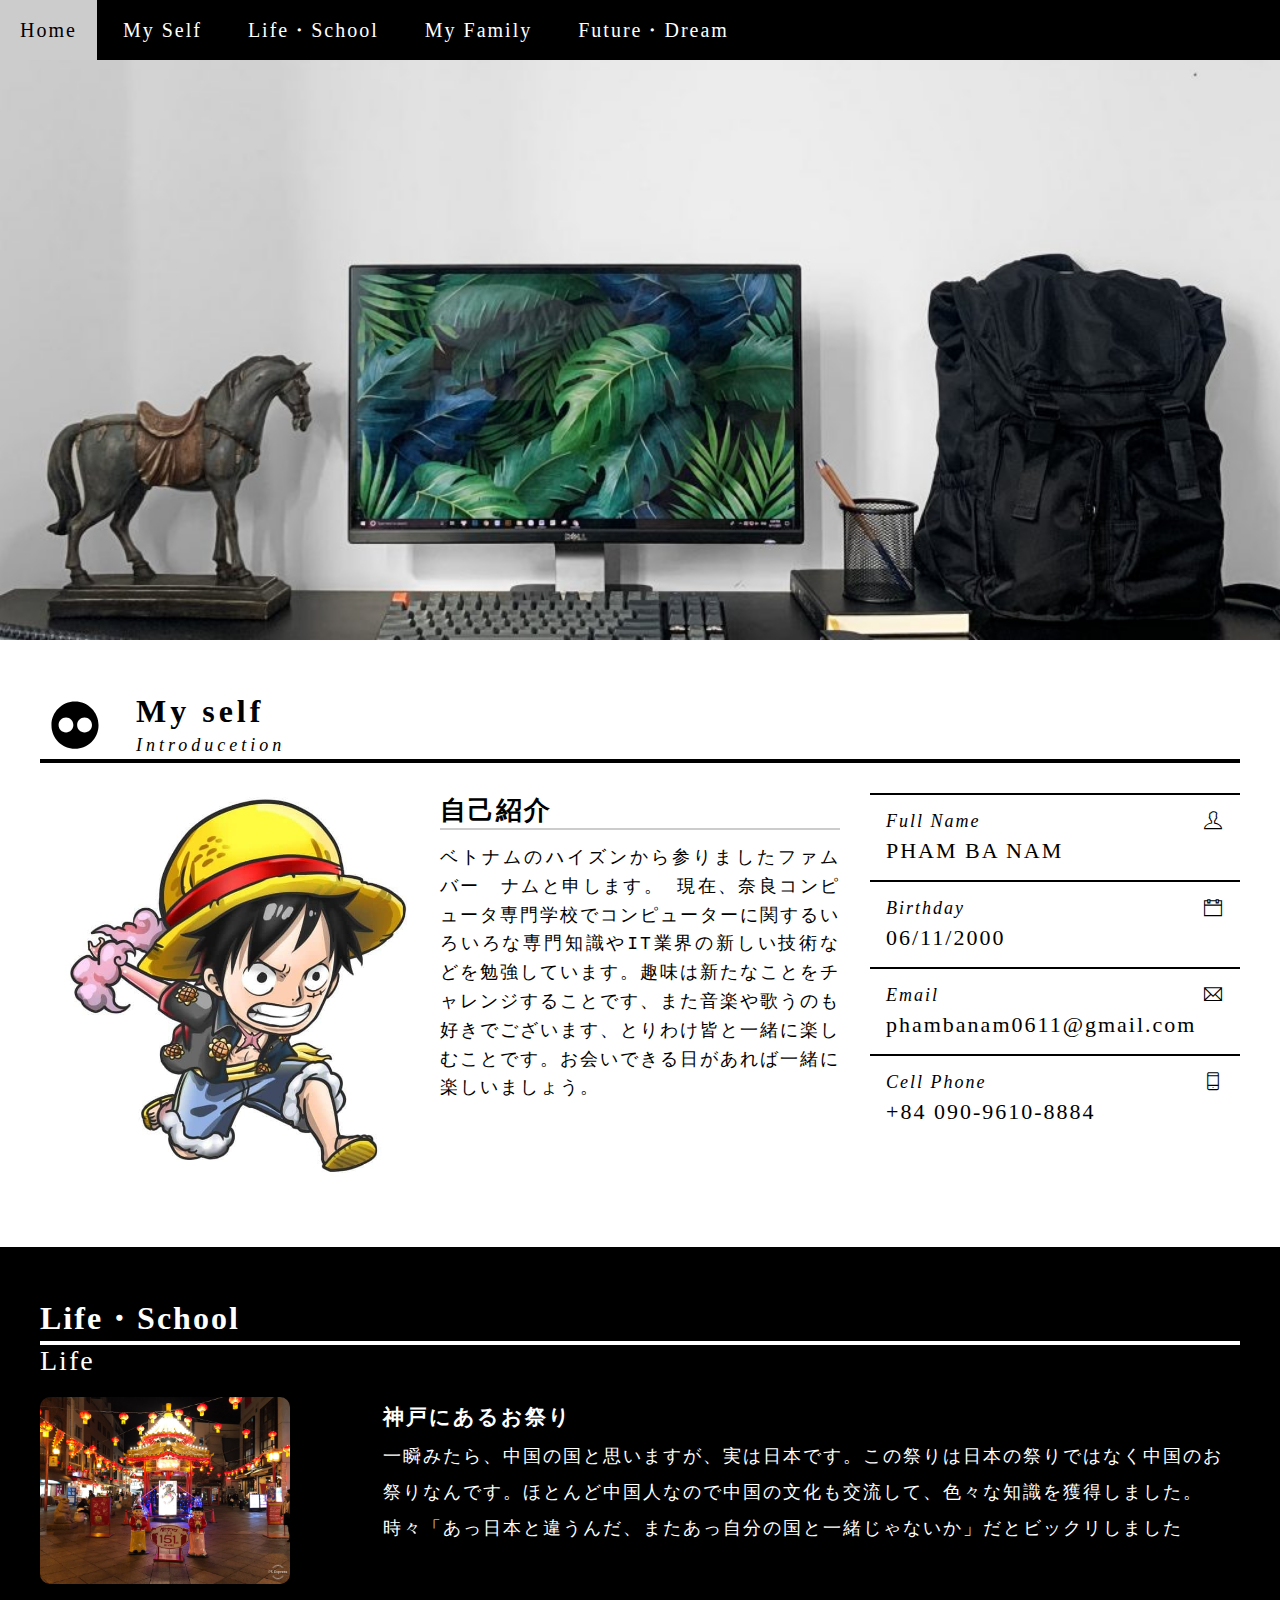
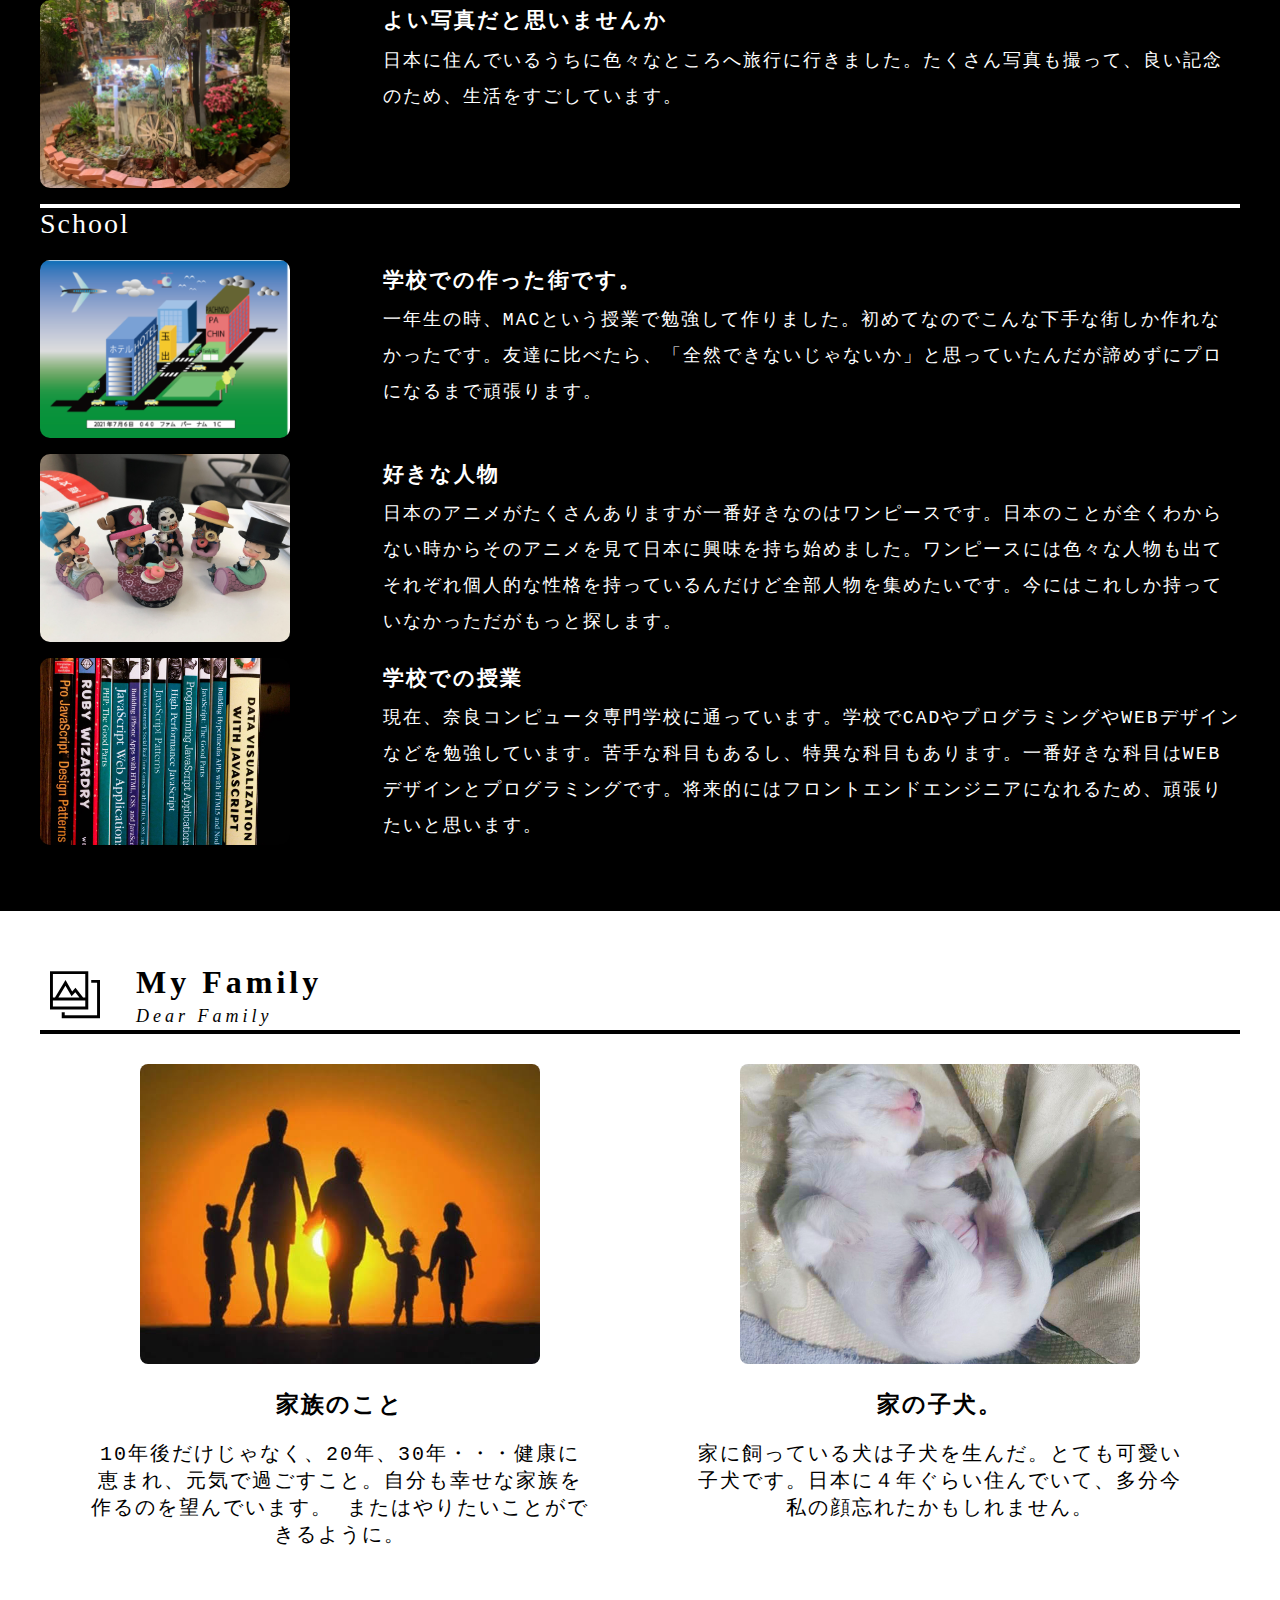
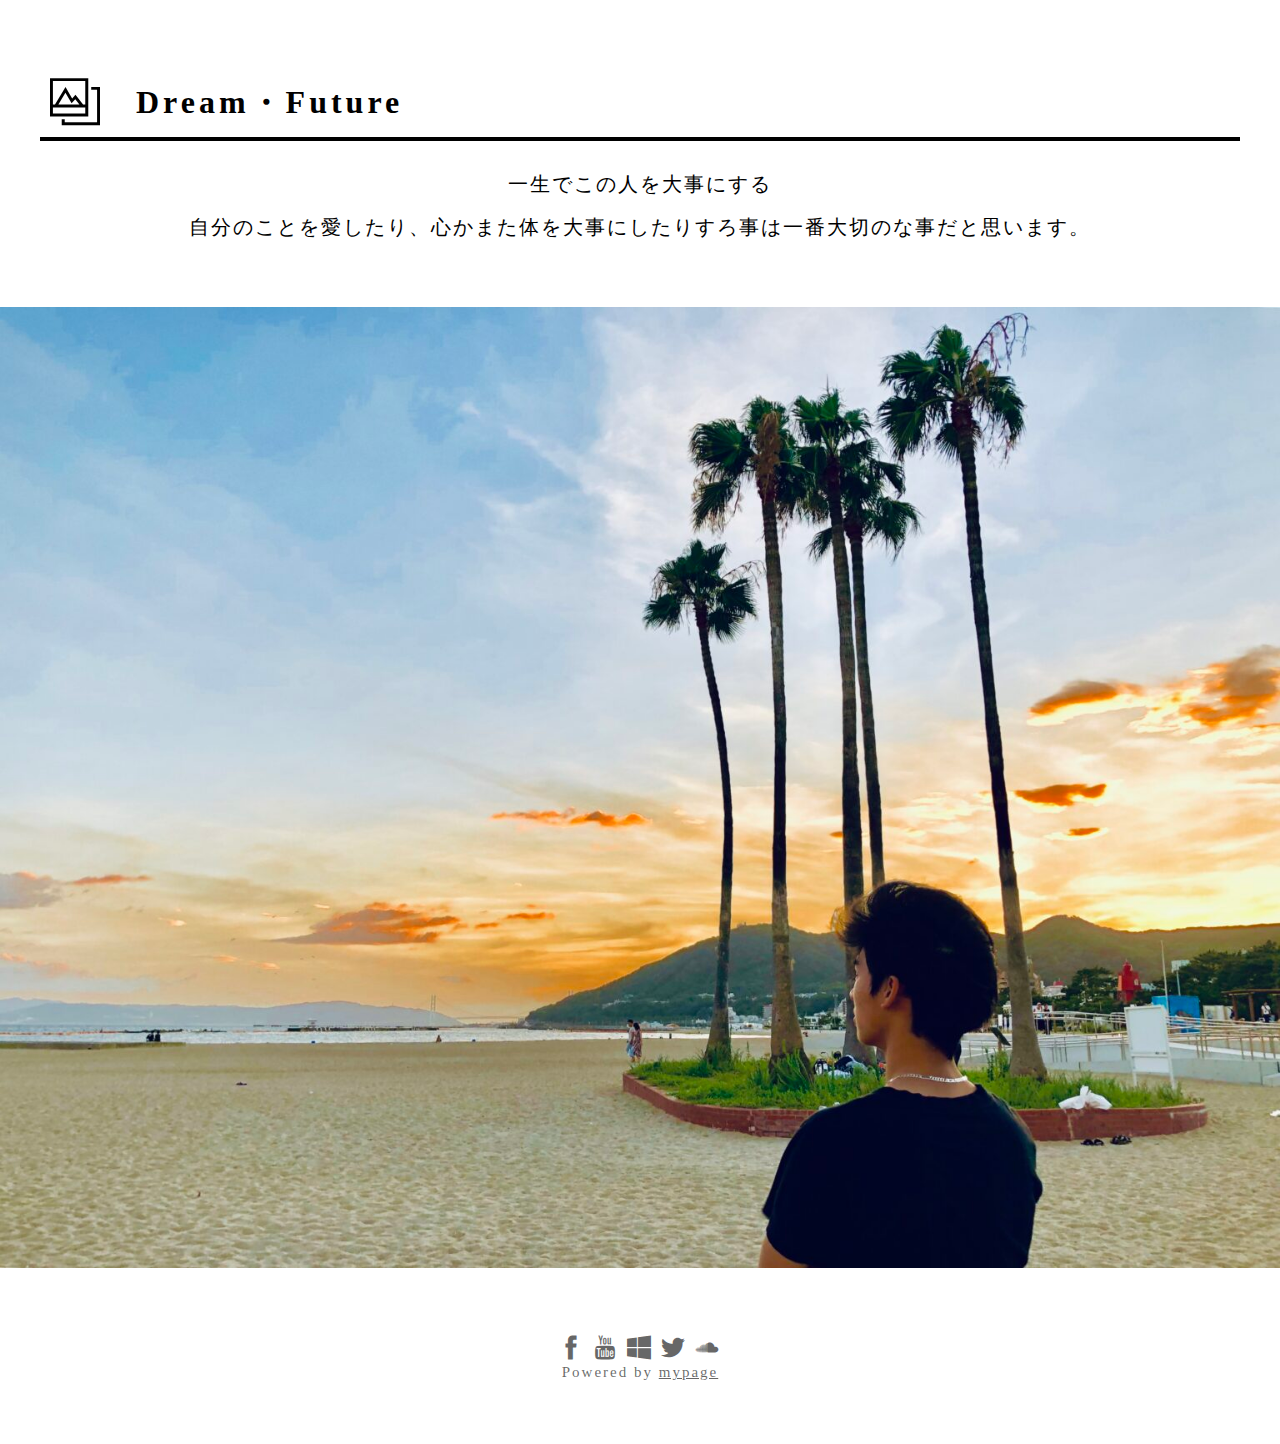
==== commit 5d5752da: "Update index.html" ====
--- a/index.html
+++ b/index.html
@@ -49,11 +49,8 @@
                     </div>
                     <div class="col col-third body__introduce mobile-info">
                         <h3 class="text-about">自己紹介</h3>
-                        <p class="sub-text-about font-family-japan contact-form ">子供の頃に赤髪のシャンクスから預かった麦わら帽子がトレードマーク！夢は〝偉大なる航路〟（グランドライン）を制覇し、〝海賊王〟になること。それはどんな困難にぶち当たろうとも、決して揺らぐことはない！
-    
-                                航海をしながら信頼できる仲間を集め、海賊団「麦わらの一味」を結成し、〝偉大なる航路〟を突き進む！数々の冒険を越え、名だたる相手を倒し、今や懸賞金15億の、大物ルーキーの一人だ!!
-                                
-                                大食漢で、宴が大好き。自由すぎる性格で周囲を振り回すこともあるが、常識にとらわれずに自分の信念で行動し、仲間からの信頼も絶大だ!</p>
+                        <p class="sub-text-about font-family-japan contact-form ">ベトナムのハイズンから参りましたファム　バー　ナムと申します。
+現在、奈良コンピュータ専門学校でコンピューターに関するいろいろな専門知識やIT業界の新しい技術などを勉強しています。趣味は新たなことをチャレンジすることです、また音楽や歌うのも好きでございます、とりわけ皆と一緒に楽しむことです。お会いできる日があれば一緒に楽しいましょう。</p>
                     </div>
                     <div class="col col-third body__info mobile-info">
                         <ul>
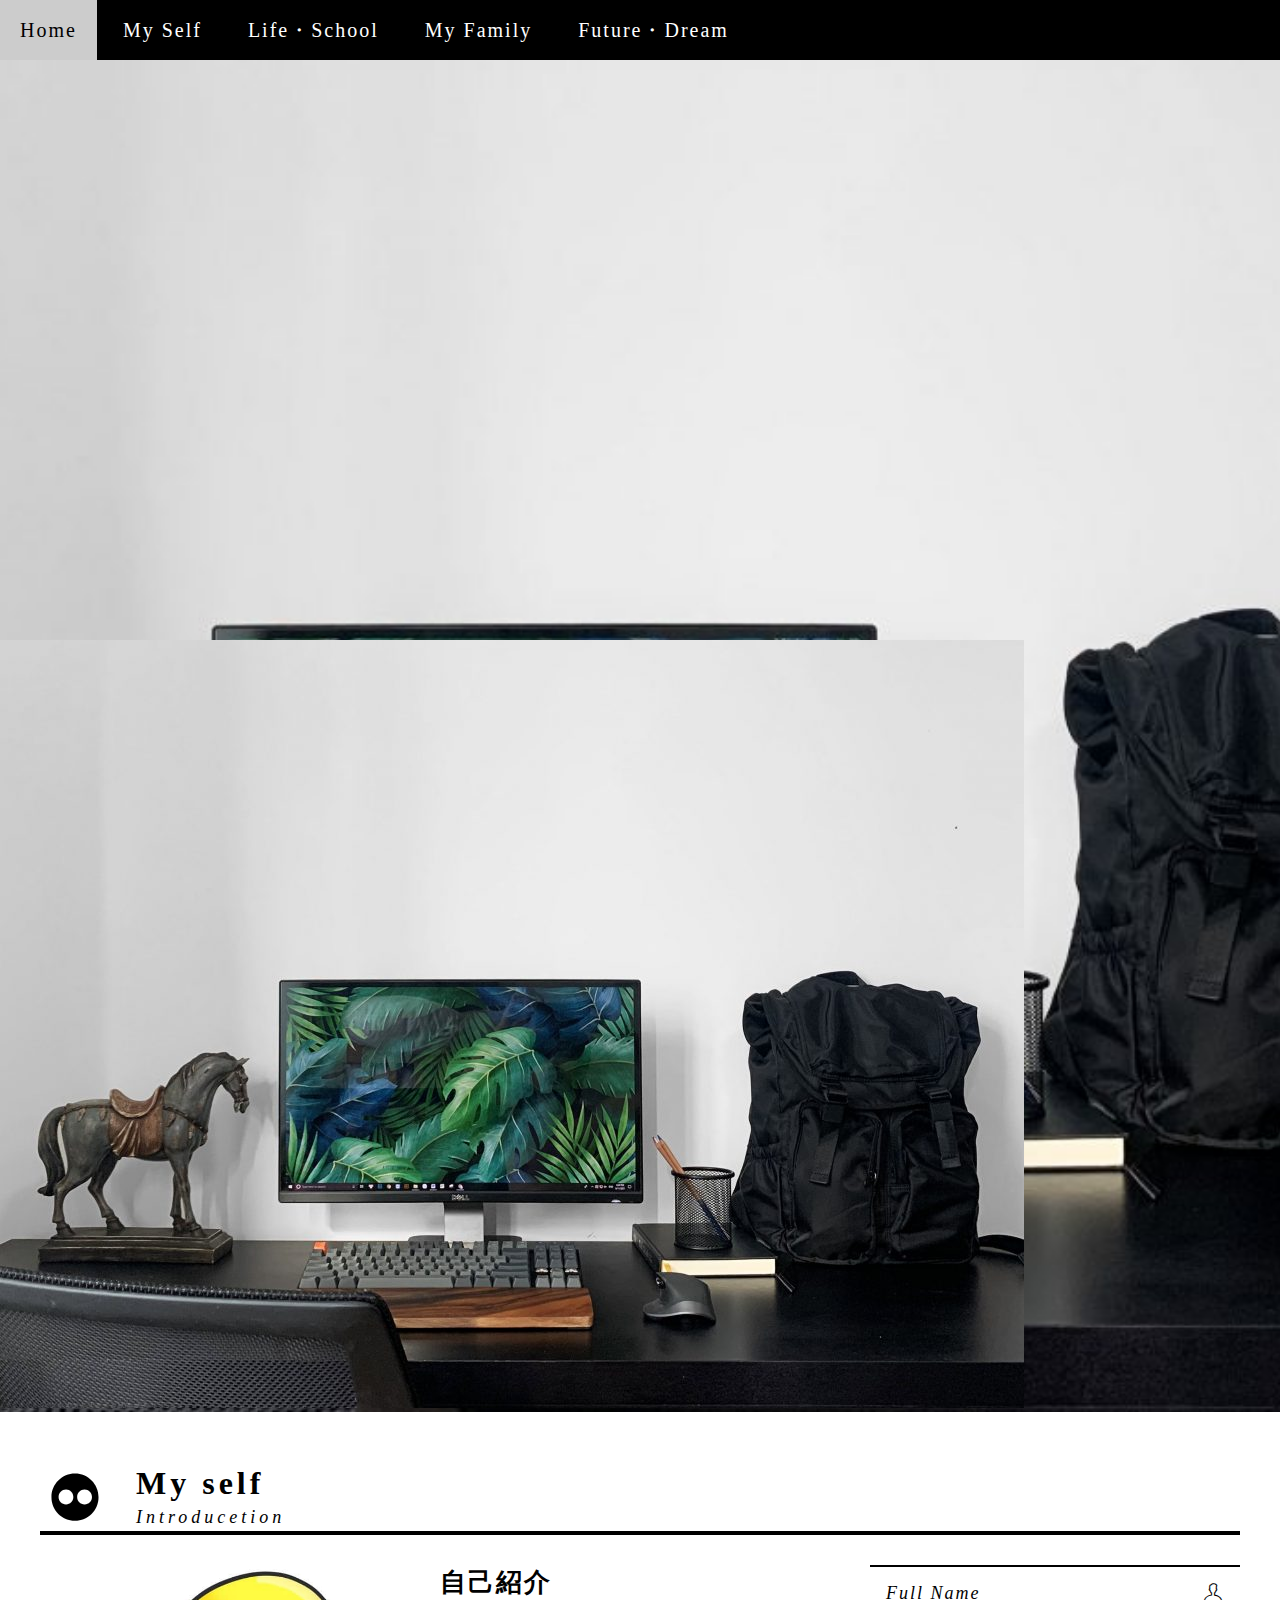
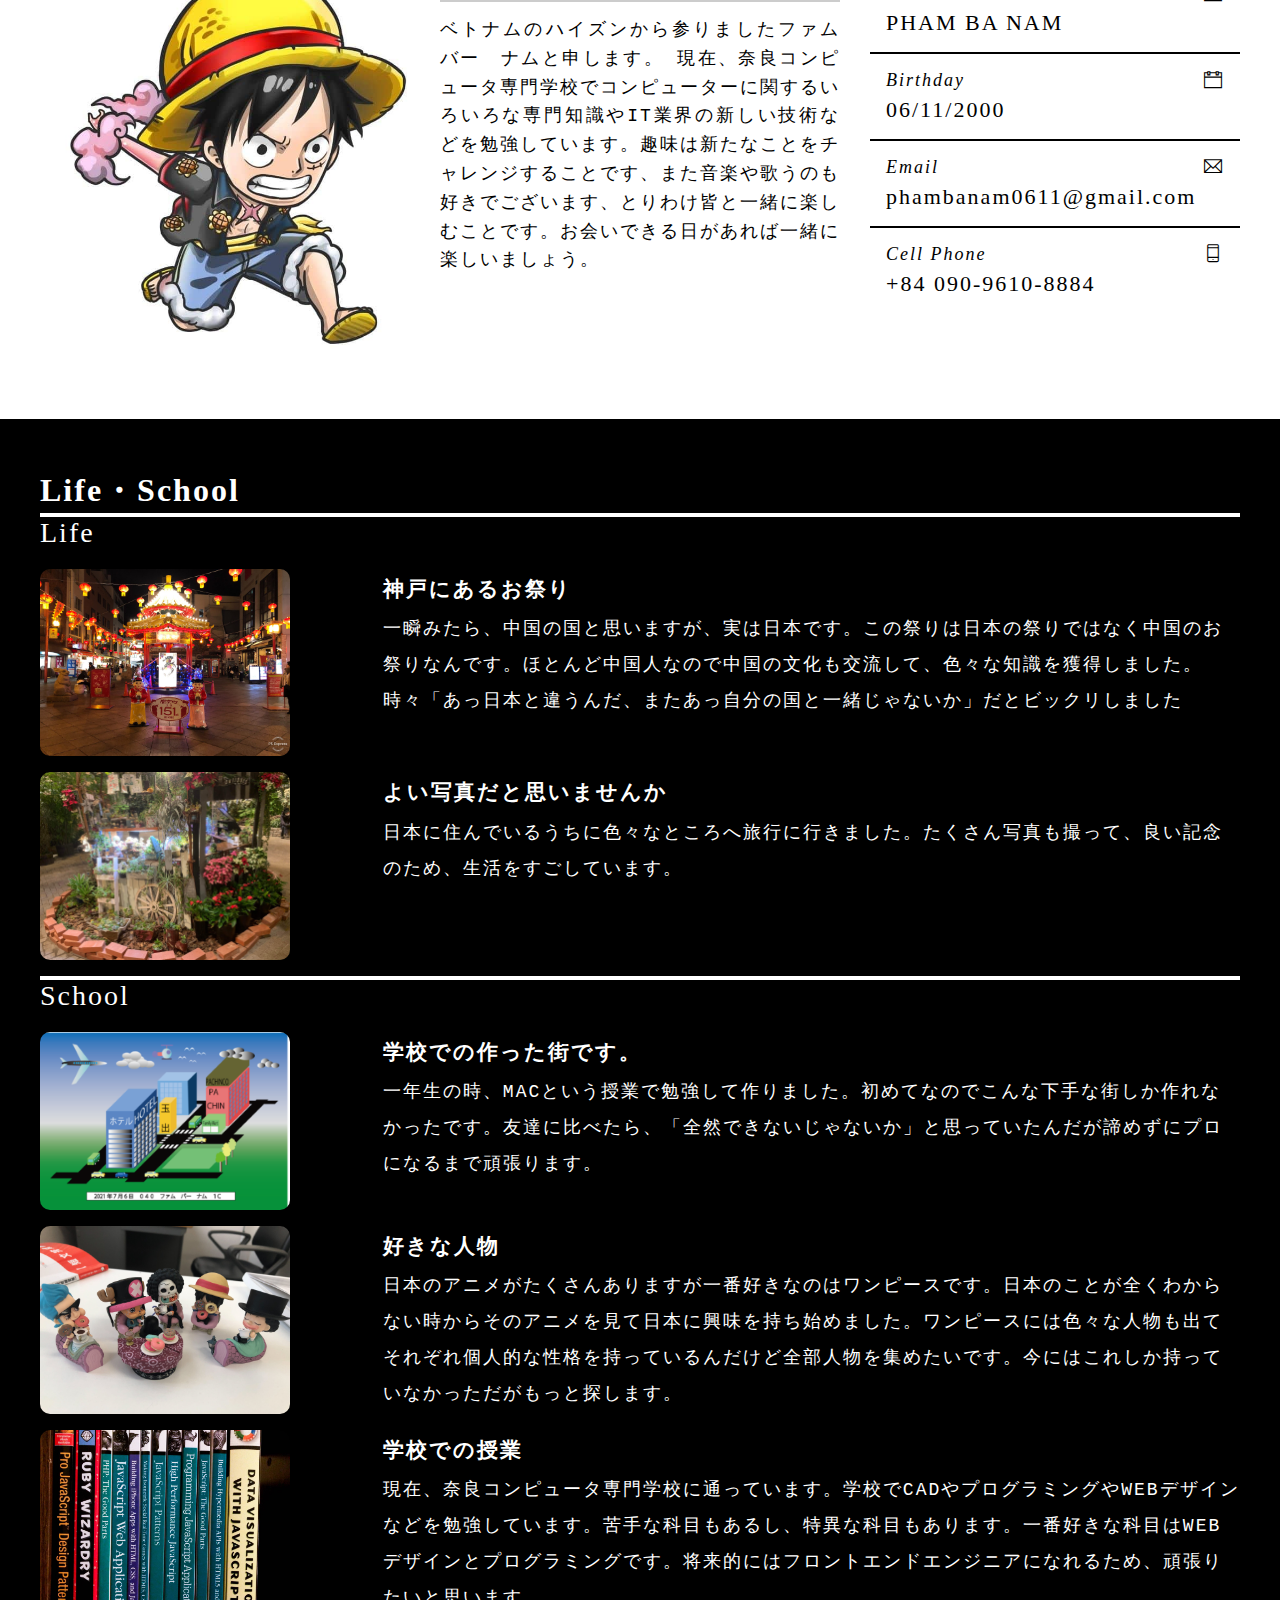
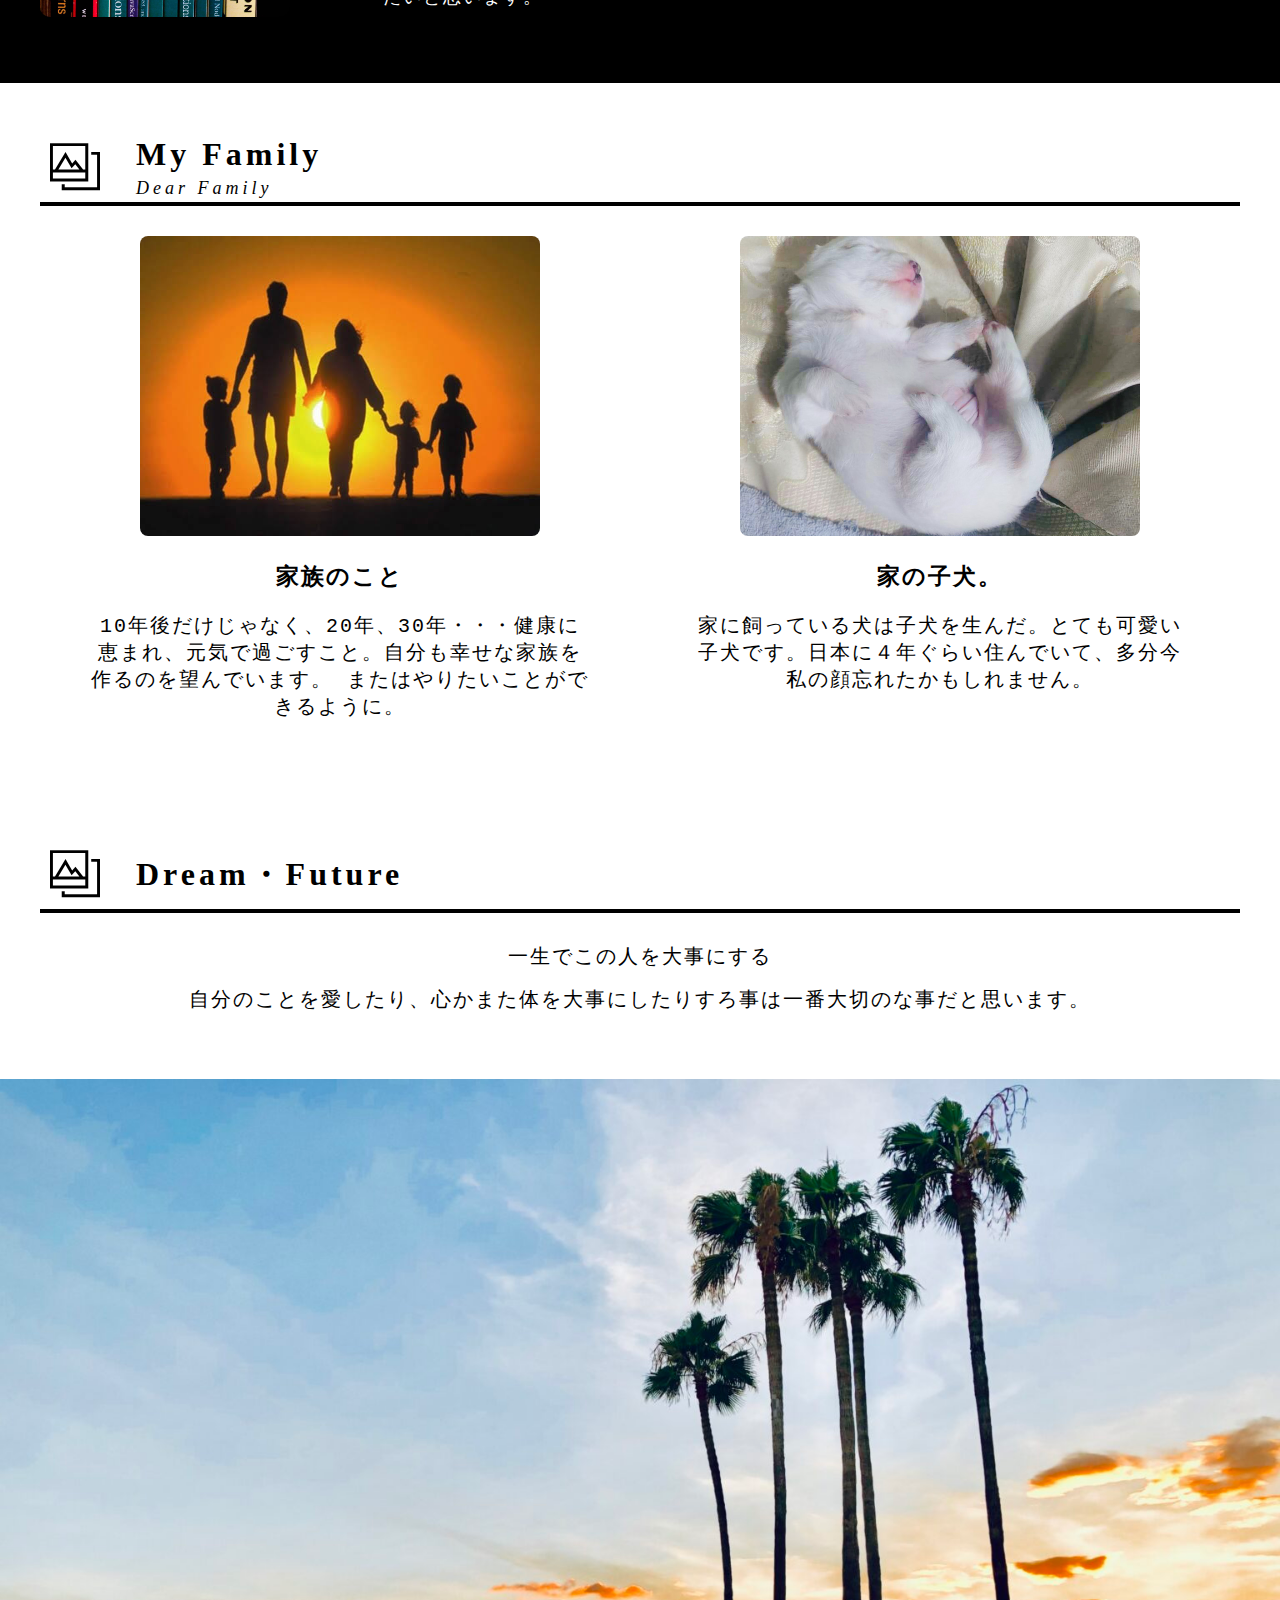
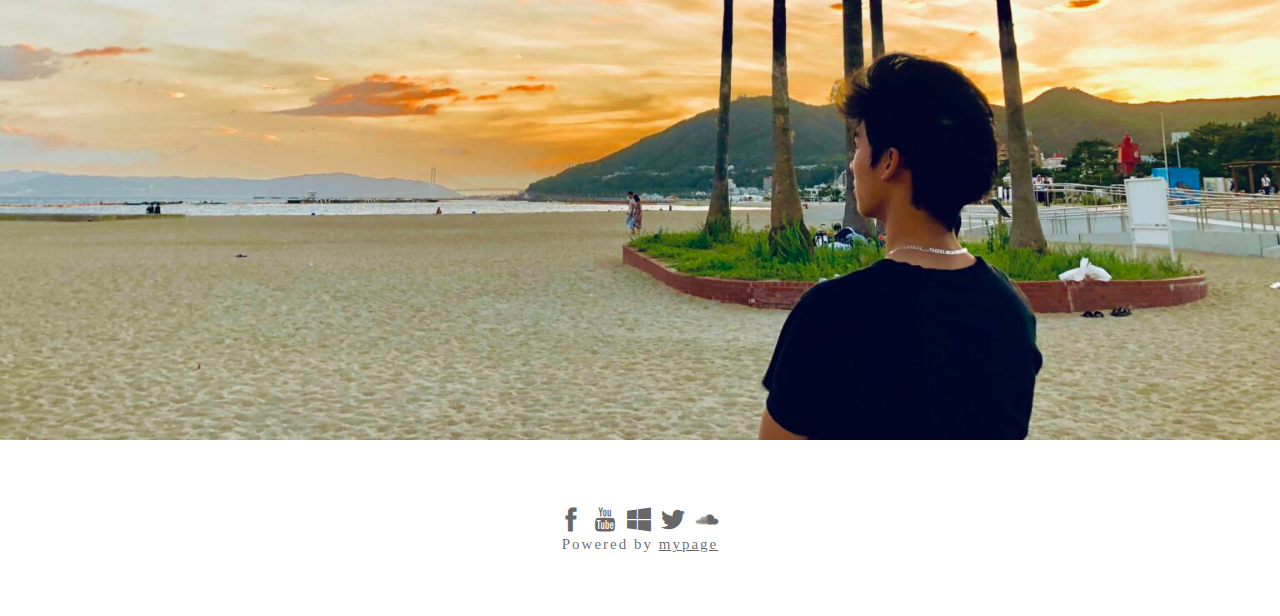
==== commit 91997690: "Update index.html" ====
--- a/index.html
+++ b/index.html
@@ -29,6 +29,7 @@
         </div>
         <!-- siler -->
         <div id="siler">
+            <img src="./Assets/Images/Header-img.jpg" alt="">
         </div>
         <!-- Content -->
         <div id="content">
